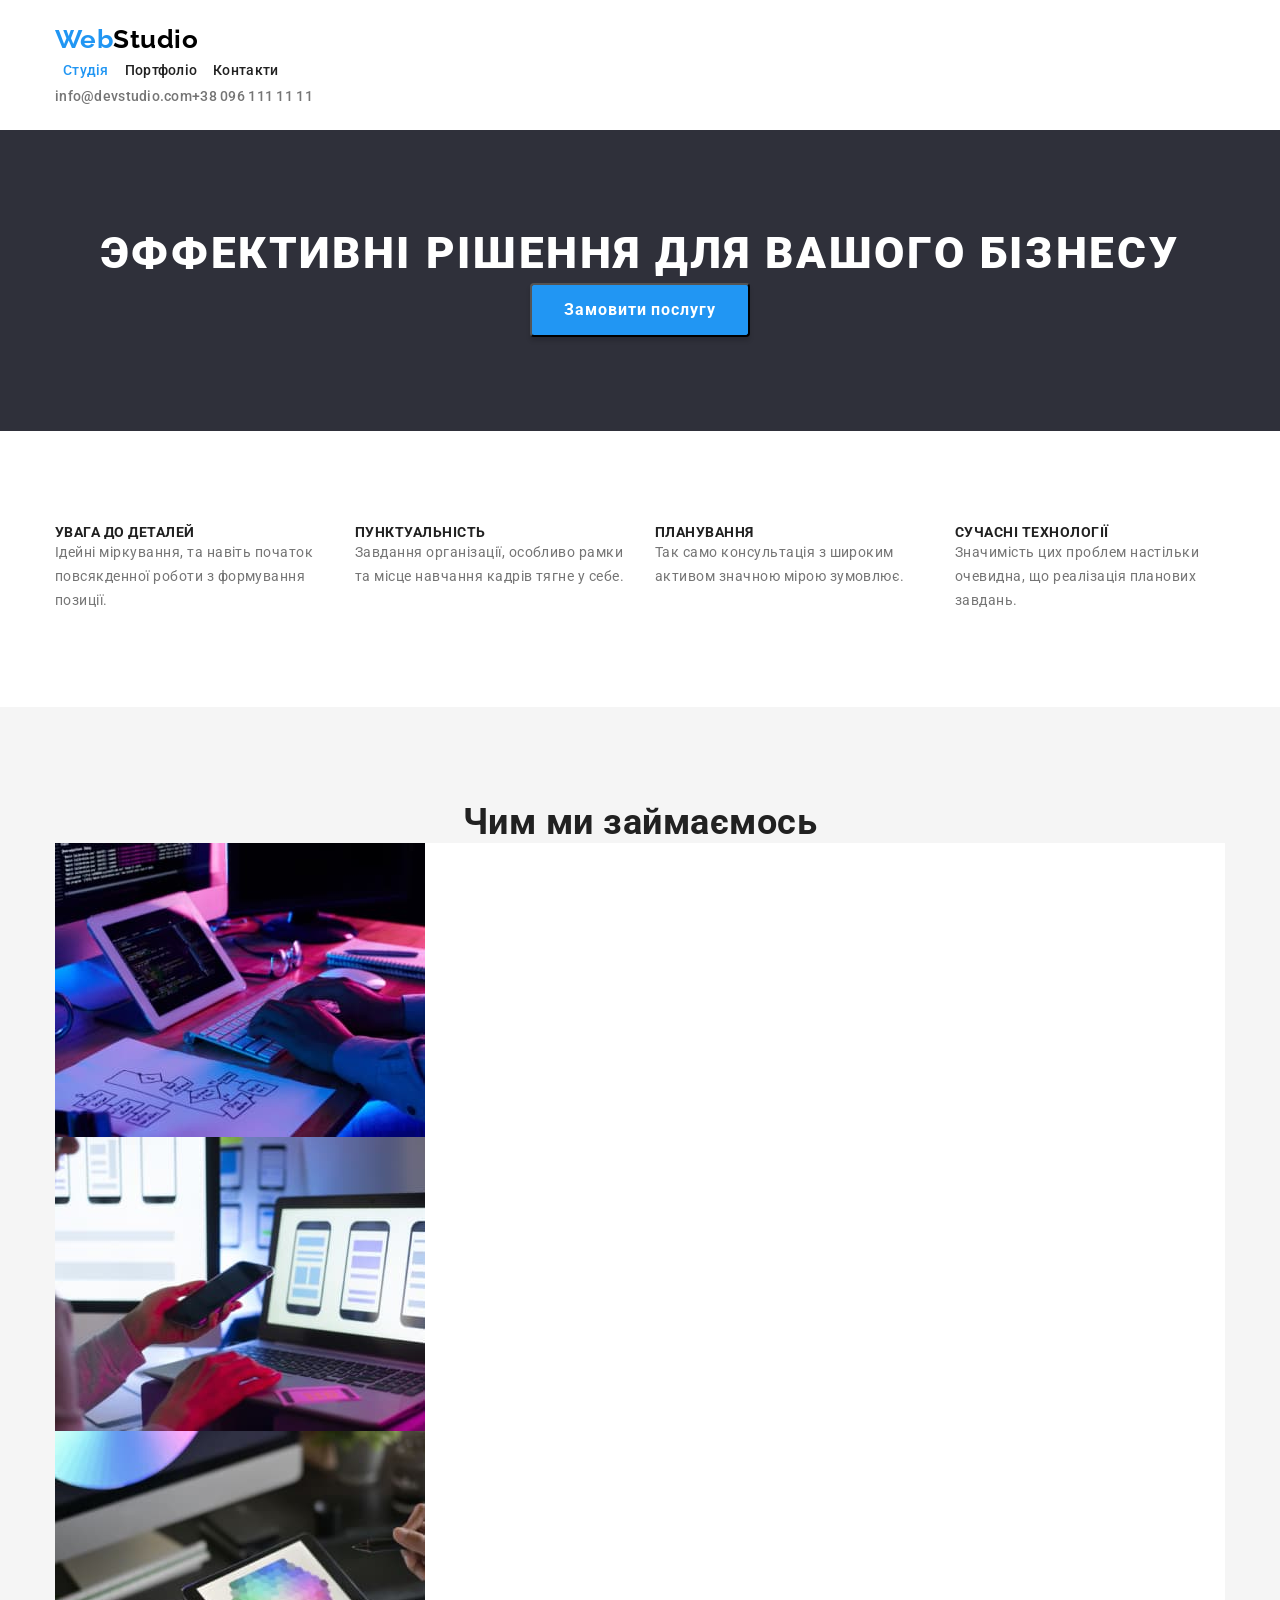
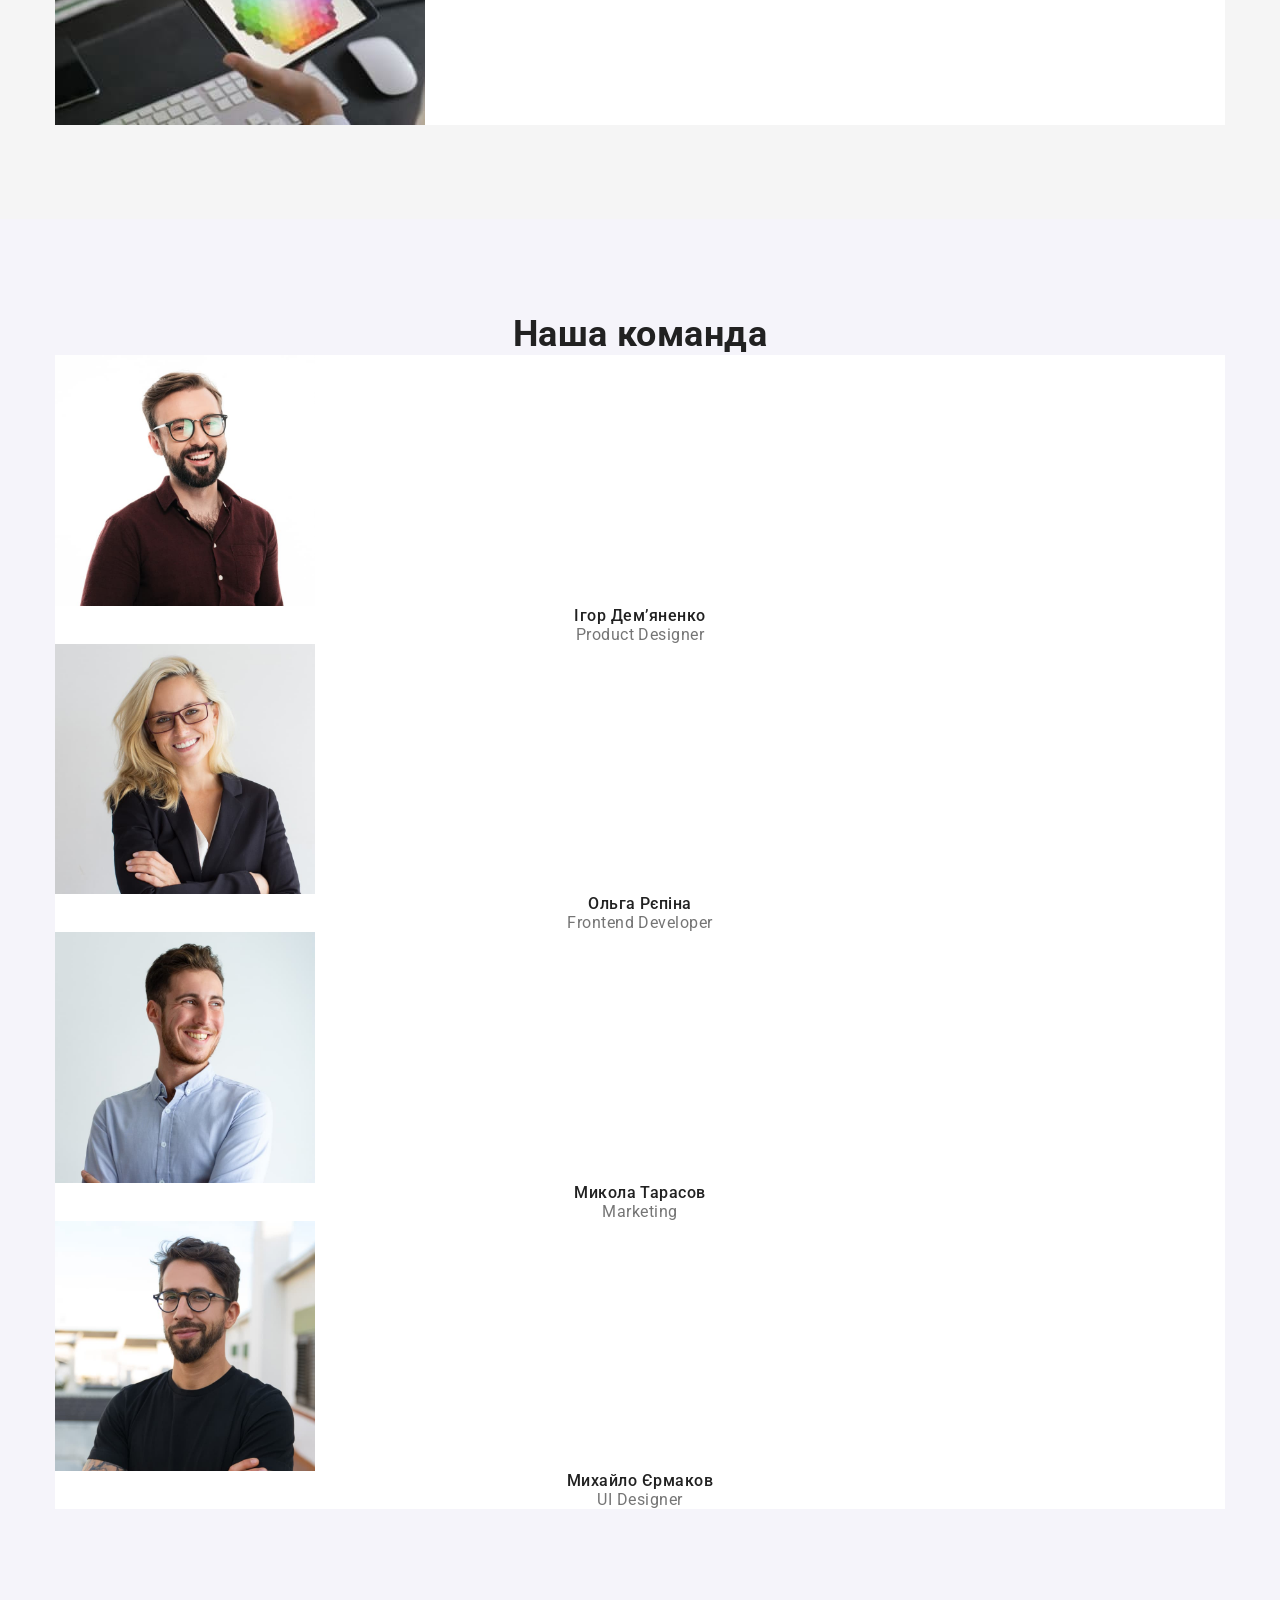
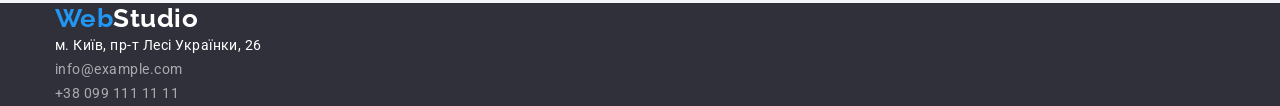
==== index.html @ 275b6e98 "hero" ====
<!DOCTYPE html>
<html lang="uk">
  <head>
    <meta charset="UTF-8" />
    <meta name="viewport" content="width=device-width, initial-scale=1.0" />
    <title>Студія</title>
    <link rel="preconnect" href="https://fonts.googleapis.com" />
    <link rel="preconnect" href="https://fonts.gstatic.com" crossorigin />
    <link
      href="https://fonts.googleapis.com/css2?family=Raleway:wght@700&family=Roboto:wght@400;500;700;900&display=swap"
      rel="stylesheet"
    />
    <link
      rel="stylesheet"
      href="https://cdnjs.cloudflare.com/ajax/libs/modern-normalize/1.1.0/modern-normalize.min.css"
      integrity="sha512-wpPYUAdjBVSE4KJnH1VR1HeZfpl1ub8YT/NKx4PuQ5NmX2tKuGu6U/JRp5y+Y8XG2tV+wKQpNHVUX03MfMFn9Q=="
      crossorigin="anonymous"
      referrerpolicy="no-referrer"
    />
    <link rel="stylesheet" href="./css/styles.css" />
  </head>

  <body>
    <header class="page-header">
      <div class="container">
        <nav>
          <!--logo-->
          <a href="/index.html" class="logo link">
            <span class="logo-firstpart">Web</span
            ><span class="logo-secondpart">Studio</span>
          </a>
          <!--menu-->
          <ul class="site-nav">
            <li><a href="./index.html" class="link current">Студія</a></li>
            <li><a href="./portfolio.html" class="link">Портфоліо</a></li>
            <li><a href="#" class="link">Контакти</a></li>
          </ul>
        </nav>

        <!--contacts-header-->
        <ul class="auth-nav">
          <li>
            <a href="mailto:info@devstudio.com" class="link"
              >info@devstudio.com</a
            >
          </li>
          <li>
            <a href="tel:+380961111111" class="link">+38 096 111 11 11</a>
          </li>
        </ul>
      </div>
    </header>

    <main>
      <!--hero-->
      <section class="hero section">
        <div class="container">
          <h1 class="hero-title">Эффективні рішення для вашого бізнесу</h1>
          <button type="button" class="hero-button">Замовити послугу</button>
        </div>
      </section>

      <!--advantages-->
      <section class="advantages section">
        <div class="container">
          <h2 class="visually-hidden">web-студія переваги</h2>
          <!-- далі покажуть, як сховати заголовки правильно, щоб пошукові системи бачили-->
          <ul class="advantages-list list">
            <li>
              <h3 class="title">Увага до деталей</h3>
              <p>
                Ідейні міркування, та навіть початок повсякденної роботи з
                формування позиції.
              </p>
            </li>
            <li>
              <h3 class="title">Пунктуальність</h3>
              <p>
                Завдання організації, особливо рамки та місце навчання кадрів
                тягне у себе.
              </p>
            </li>
            <li>
              <h3 class="title">Планування</h3>
              <p>
                Так само консультація з широким активом значною мірою зумовлює.
              </p>
            </li>
            <li>
              <h3 class="title">Сучасні технології</h3>
              <p>
                Значимість цих проблем настільки очевидна, що реалізація
                планових завдань.
              </p>
            </li>
          </ul>
        </div>
      </section>

      <section class="portfolio section">
        <div class="container">
          <h2 class="title align-center">Чим ми займаємось</h2>
          <ul class="portfolio-wrapper">
            <li>
              <img
                src="./images/portfolio-img-1.jpg"
                alt="створення веб-сайтів та підтримка проектів будь-якої складності"
                width="370"
                height="294"
              />
            </li>
            <li>
              <img
                src="./images/portfolio-img-2.jpg"
                alt="розробка мобільних додатків"
                width="370"
                height="294"
              />
            </li>
            <li>
              <img
                src="./images/portfolio-img-3.jpg"
                alt="підбір оптимальних кольорів"
                width="370"
                height="294"
              />
            </li>
          </ul>
        </div>
      </section>

      <!--our-team-->
      <section class="team align-center section">
        <div class="container">
          <h2 class="title">Наша команда</h2>
          <ul class="team-list list">
            <li>
              <img
                src="./images/worker-img-1.jpg"
                alt="Фото дизайнера Ігоря Демʼяненко"
                width="260"
                height="270"
              />
              <h3 class="title">Ігор Демʼяненко</h3>
              <p lang="en">Product Designer</p>
            </li>
            <li>
              <img
                src="./images/worker-img-2.jpg"
                alt="Фото Ольги Рєпіної фронтенд"
                width="260"
                height="270"
              />
              <h3 class="title">Ольга Рєпіна</h3>
              <p lang="en">Frontend Developer</p>
            </li>
            <li>
              <img
                src="./images/worker-img-3.jpg"
                alt="Фотомаркетолога Миколи Тарасова"
                width="260"
                height="270"
              />
              <h3 class="title">Микола Тарасов</h3>
              <p lang="en">Marketing</p>
            </li>
            <li>
              <img
                src="./images/worker-img-4.jpg"
                alt="Фото юикс дизайнера Михайла Єрмакова"
                width="260"
                height="270"
              />
              <h3 class="title">Михайло Єрмаков</h3>
              <p lang="en">UI Designer</p>
            </li>
          </ul>
        </div>
      </section>
    </main>

    <footer class="footer">
      <div class="container">
        <a href="/index.html" class="link logo">
          <span class="logo-firstpart">Web</span
          ><span class="logo-white-secondpart">Studio</span>
        </a>
        <address class="address">
          <ul>
            <li>
              <a
                href="https://goo.gl/maps/REf4FK5SUBbMHxeN7"
                target="_blank"
                rel="noopener
                nofollow
                noreferrer"
                class="map-link link"
                >м. Київ, пр-т Лесі Українки, 26</a
              >
            </li>
            <li>
              <a href="mailto:info@example.com" class="address-link link"
                >info@example.com</a
              >
            </li>
            <li>
              <a href="tel:+380991111111" class="address-link link"
                >+38 099 111 11 11</a
              >
            </li>
          </ul>
        </address>
      </div>
    </footer>
  </body>
</html>
---- css/styles.css ----
html {
  box-sizing: border-box;
}

*, *::before, *::after {
box-sizing: inherit;
}

:root {
  --dark-text-color: #212121;
  --medium-text-color: #757575;
  --light-text-color: #ffffff;
  --accent-color: #2196f3;
  --light-background-color: #f5f5f5;
  --main-font: "Roboto", sans-serif;
}

body {
  background-color: var(--light-text-color);
  color: var(--medium-text-color);
  font-family: var(--main-font);
  letter-spacing: 0.03em;
  margin: 0;
}

p,
h1,
h2,
h3,
h4,
h5,
h6 {
  margin: 0;
}

ul,
li {
  margin: 0;
  padding-left: 0;
  list-style: none;
}

.link {
  text-decoration: none;
}

.container {
  width: 1200px;
  padding: 0 15px;
  margin: 0 auto;
}

.section {
  padding: 94px 0;
}

.page-header {
  display: flex;
  align-items: center;
  justify-content: space-between;
  padding: 24px;
}

.logo {
  font-family: Raleway, sans-serif;
  font-size: 26px;
  font-weight: 700;
  line-height: 1.2;
}

.logo-firstpart {
  color: var(--accent-color);
}

.logo-secondpart {
  color: #000000;
}

ul.site-nav {
  display: flex;
  margin: 0;
}

.site-nav .link {
  color: var(--dark-text-color);
  font-weight: 500;
  font-size: 14px;
  line-height: 1.14;
  letter-spacing: 0.02em;
  display: block;
  padding: 8px;
}

.site-nav .link.current {
  color: var(--accent-color);
}

.site-nav .link:hover,
.site-nav .link:focus,
.auth-nav .link:hover,
.auth-nav .link:focus,
.footer .link:focus,
.footer .link:hover {
  color: var(--accent-color);
}

ul.auth-nav {
  display: flex;
}

.auth-nav .link {
  color: #757575;
  font-weight: 500;
  font-size: 14px;
  line-height: 1.14;
  letter-spacing: 0.02em;
}

.hero {
  color: var(--light-text-color);
  text-align: center;
  background-color: #2f303a;
}

.hero-title {
  font-size: 44px;
  font-weight: 900;
  line-height: 1.36;
  letter-spacing: 0.06em;
  text-transform: uppercase;
}

.hero-button {
    color: var(--light-text-color);
  background-color: var(--accent-color);
  font-family: Roboto, sans-serif;
  font-weight: 700;
  line-height: 1.88;
  letter-spacing: 0.06em;
  box-shadow: 0px 4px 4px rgba(0, 0, 0, 0.15);
display: inline-block;
padding: 10px 32px;
border-radius: 4px;
min-width: 216px;
}

.hero-button:hover,
.hero-button:focus {
  background-color: #2F303A;
}
/* .hero.button:hover,
.hero.button:focus {
    background-color: #......; Чекаю на скріншот, де в макеті подивитися
} */

.advantages {
  font-size: 14px;
}

ul.advantages-list {
  display: flex;
  gap: 30px;
  padding: 0;
}

.visually-hidden {
  position: absolute;
  white-space: nowrap;
  width: 1px;
  height: 1px;
  overflow: hidden;
  border: 0;
  padding: 0;
  clip: rect(0 0 0 0);
  clip-path: inset(50%);
  margin: -1px;
}

.advantages h3 {
  font-weight: 700;
  font-size: 14px;
  line-height: 1.14;
  text-transform: uppercase;
}

.advantages p {
  line-height: 1.71;
  max-width: 270px;
}

h2 {
  font-size: 36px;
  font-weight: 700;
  line-height: 1.17;
}

.title {
  color: var(--dark-text-color);
}

.align-center {
  text-align: center;
}

img {
  display: block;
  max-width: 100%;
  height: auto;
}

.portfolio-wrapper img {
  margin: 0;
}

.portfolio-wrapper {
  displ
}

.team {
  line-height: 1.19;
  background-color: #f5f4fa;
}

.team li {
  background-color: var(--light-text-color);
}

.team h3 {
  font-weight: 500;
  font-size: 16px;
}

/* ul.team {
  display: 
} */

.portfolio {
  background-color: var(--light-background-color);
}

.portfolio li {
  background-color: var(--light-text-color);
}

.portfolio .button {
  font-family: Roboto, sans-serif;
}

.portfolio h3 {
  font-weight: 700;
  font-size: 18px;
  line-height: 2;
  letter-spacing: 0.06em;
}

.portfolio p {
  line-height: 1.88;
  color: var(--medium-text-color);
}

.logo-white-secondpart {
  color: var(--light-text-color);
}

.footer {
  background-color: #2f303a;
}

.footer .address {
  font-size: 14px;
  line-height: 1.71;
  font-style: normal;
}

.map-link {
  color: var(--light-text-color);
}
.footer .address-link {
  color: rgba(255, 255, 255, 0.6);
}

/* buttons */
.button {
  color: var(--dark-text-color);
  background-color: var(--light-background-color);
  font-weight: 500;
  font-size: 16px;
  line-height: 1.62;
  letter-spacing: 0.03em;
  cursor: pointer;
}

.button.primary {
  color: var(--light-text-color);
  background-color: var(--accent-color);
}

.button.secondary {
  color: var(--dark-text-color);
  background-color: #f5f4fa;
}

.button.secondary:hover,
.button.secondary:focus {
  color: var(--light-text-color);
  background-color: var(--accent-color);
}
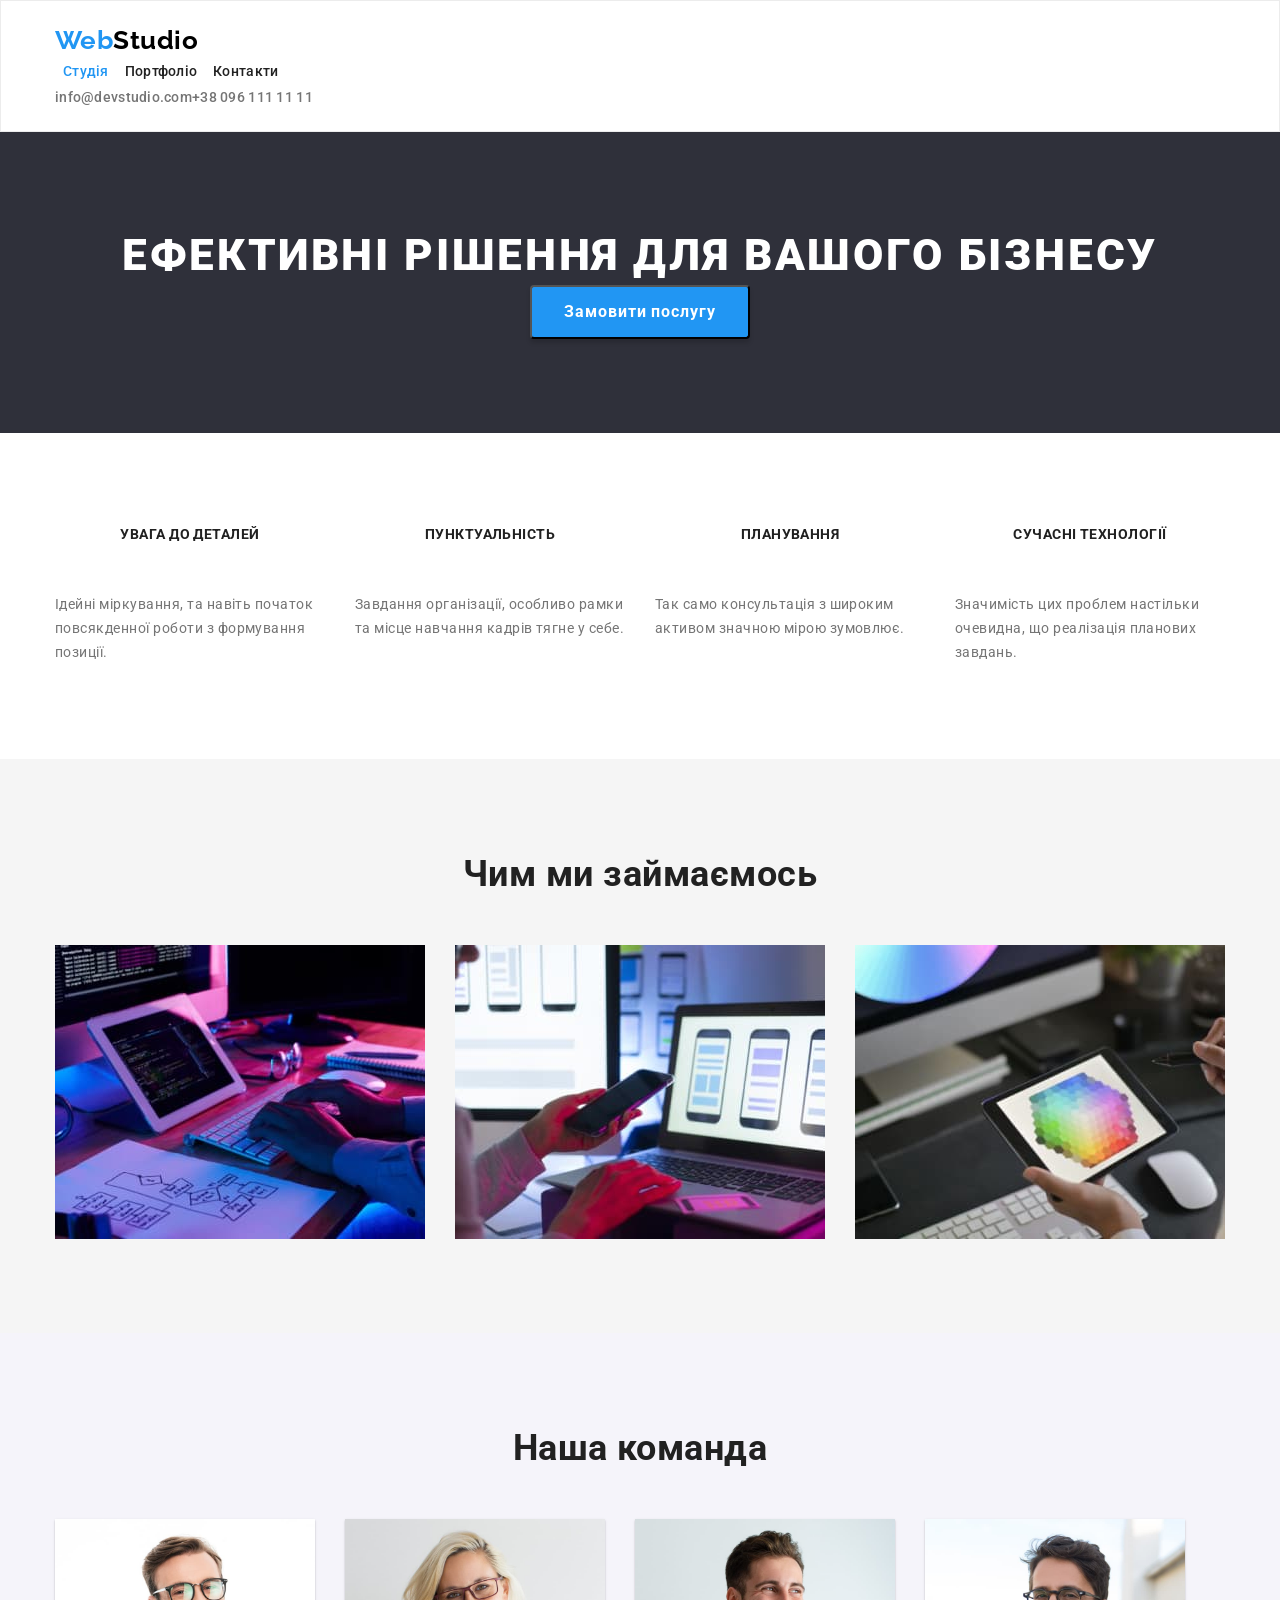
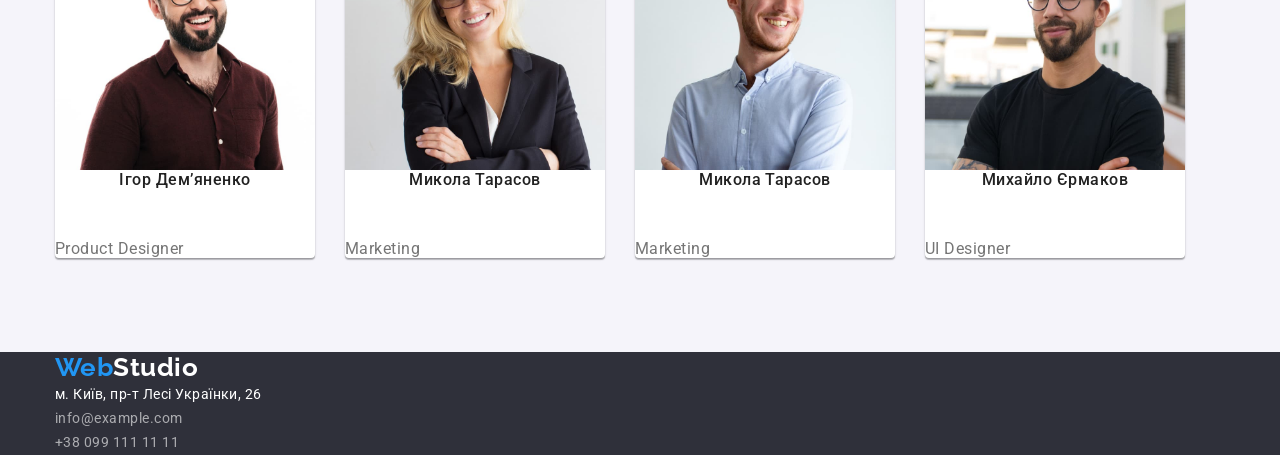
==== commit 1f42ef46: "team and portfolio flex" ====
--- a/index.html
+++ b/index.html
@@ -55,7 +55,7 @@
       <!--hero-->
       <section class="hero section">
         <div class="container">
-          <h1 class="hero-title">Эффективні рішення для вашого бізнесу</h1>
+          <h1 class="hero-title">Ефективні рішення для вашого бізнесу</h1>
           <button type="button" class="hero-button">Замовити послугу</button>
         </div>
       </section>
@@ -99,7 +99,7 @@
 
       <section class="portfolio section">
         <div class="container">
-          <h2 class="title align-center">Чим ми займаємось</h2>
+          <h2 class="title">Чим ми займаємось</h2>
           <ul class="portfolio-wrapper">
             <li>
               <img
@@ -130,11 +130,11 @@
       </section>
 
       <!--our-team-->
-      <section class="team align-center section">
+      <section class="team section">
         <div class="container">
           <h2 class="title">Наша команда</h2>
           <ul class="team-list list">
-            <li>
+            <li class="team-member">
               <img
                 src="./images/worker-img-1.jpg"
                 alt="Фото дизайнера Ігоря Демʼяненко"
@@ -144,17 +144,17 @@
               <h3 class="title">Ігор Демʼяненко</h3>
               <p lang="en">Product Designer</p>
             </li>
-            <li>
+            <li class="team-member">
               <img
                 src="./images/worker-img-2.jpg"
                 alt="Фото Ольги Рєпіної фронтенд"
                 width="260"
                 height="270"
               />
-              <h3 class="title">Ольга Рєпіна</h3>
-              <p lang="en">Frontend Developer</p>
-            </li>
-            <li>
+              <h3 class="title">Микола Тарасов</h3>
+              <p lang="en">Marketing</p>
+            </li>
+            <li class="team-member">
               <img
                 src="./images/worker-img-3.jpg"
                 alt="Фотомаркетолога Миколи Тарасова"
@@ -164,13 +164,14 @@
               <h3 class="title">Микола Тарасов</h3>
               <p lang="en">Marketing</p>
             </li>
-            <li>
+            <li class="team-member">
               <img
                 src="./images/worker-img-4.jpg"
                 alt="Фото юикс дизайнера Михайла Єрмакова"
                 width="260"
                 height="270"
               />
+
               <h3 class="title">Михайло Єрмаков</h3>
               <p lang="en">UI Designer</p>
             </li>
--- a/css/styles.css
+++ b/css/styles.css
@@ -2,8 +2,10 @@
   box-sizing: border-box;
 }
 
-*, *::before, *::after {
-box-sizing: inherit;
+*,
+*::before,
+*::after {
+  box-sizing: inherit;
 }
 
 :root {
@@ -59,6 +61,7 @@
   align-items: center;
   justify-content: space-between;
   padding: 24px;
+  border: 1px solid #ececec;
 }
 
 .logo {
@@ -131,22 +134,22 @@
 }
 
 .hero-button {
-    color: var(--light-text-color);
+  color: var(--light-text-color);
   background-color: var(--accent-color);
   font-family: Roboto, sans-serif;
   font-weight: 700;
   line-height: 1.88;
   letter-spacing: 0.06em;
   box-shadow: 0px 4px 4px rgba(0, 0, 0, 0.15);
-display: inline-block;
-padding: 10px 32px;
-border-radius: 4px;
-min-width: 216px;
+  display: inline-block;
+  padding: 10px 32px;
+  border-radius: 4px;
+  min-width: 216px;
 }
 
 .hero-button:hover,
 .hero-button:focus {
-  background-color: #2F303A;
+  background-color: #2f303a;
 }
 /* .hero.button:hover,
 .hero.button:focus {
@@ -196,11 +199,13 @@
 
 .title {
   color: var(--dark-text-color);
-}
-
-.align-center {
+  margin-bottom: 50px;
   text-align: center;
 }
+
+/* .align-center {
+  text-align: center;
+} */
 
 img {
   display: block;
@@ -213,7 +218,9 @@
 }
 
 .portfolio-wrapper {
-  displ
+  display: flex;
+  gap: 30px;
+  padding: 0;
 }
 
 .team {
@@ -221,8 +228,16 @@
   background-color: #f5f4fa;
 }
 
-.team li {
+.team-list {
+  display: flex;
+  gap: 30px;
+}
+
+.team-member {
   background-color: var(--light-text-color);
+  box-shadow: 0px 1px 3px rgba(0, 0, 0, 0.12), 0px 1px 1px rgba(0, 0, 0, 0.14),
+    0px 2px 1px rgba(0, 0, 0, 0.2);
+  border-radius: 0px 0px 4px 4px;
 }
 
 .team h3 {
@@ -230,16 +245,8 @@
   font-size: 16px;
 }
 
-/* ul.team {
-  display: 
-} */
-
 .portfolio {
   background-color: var(--light-background-color);
-}
-
-.portfolio li {
-  background-color: var(--light-text-color);
 }
 
 .portfolio .button {
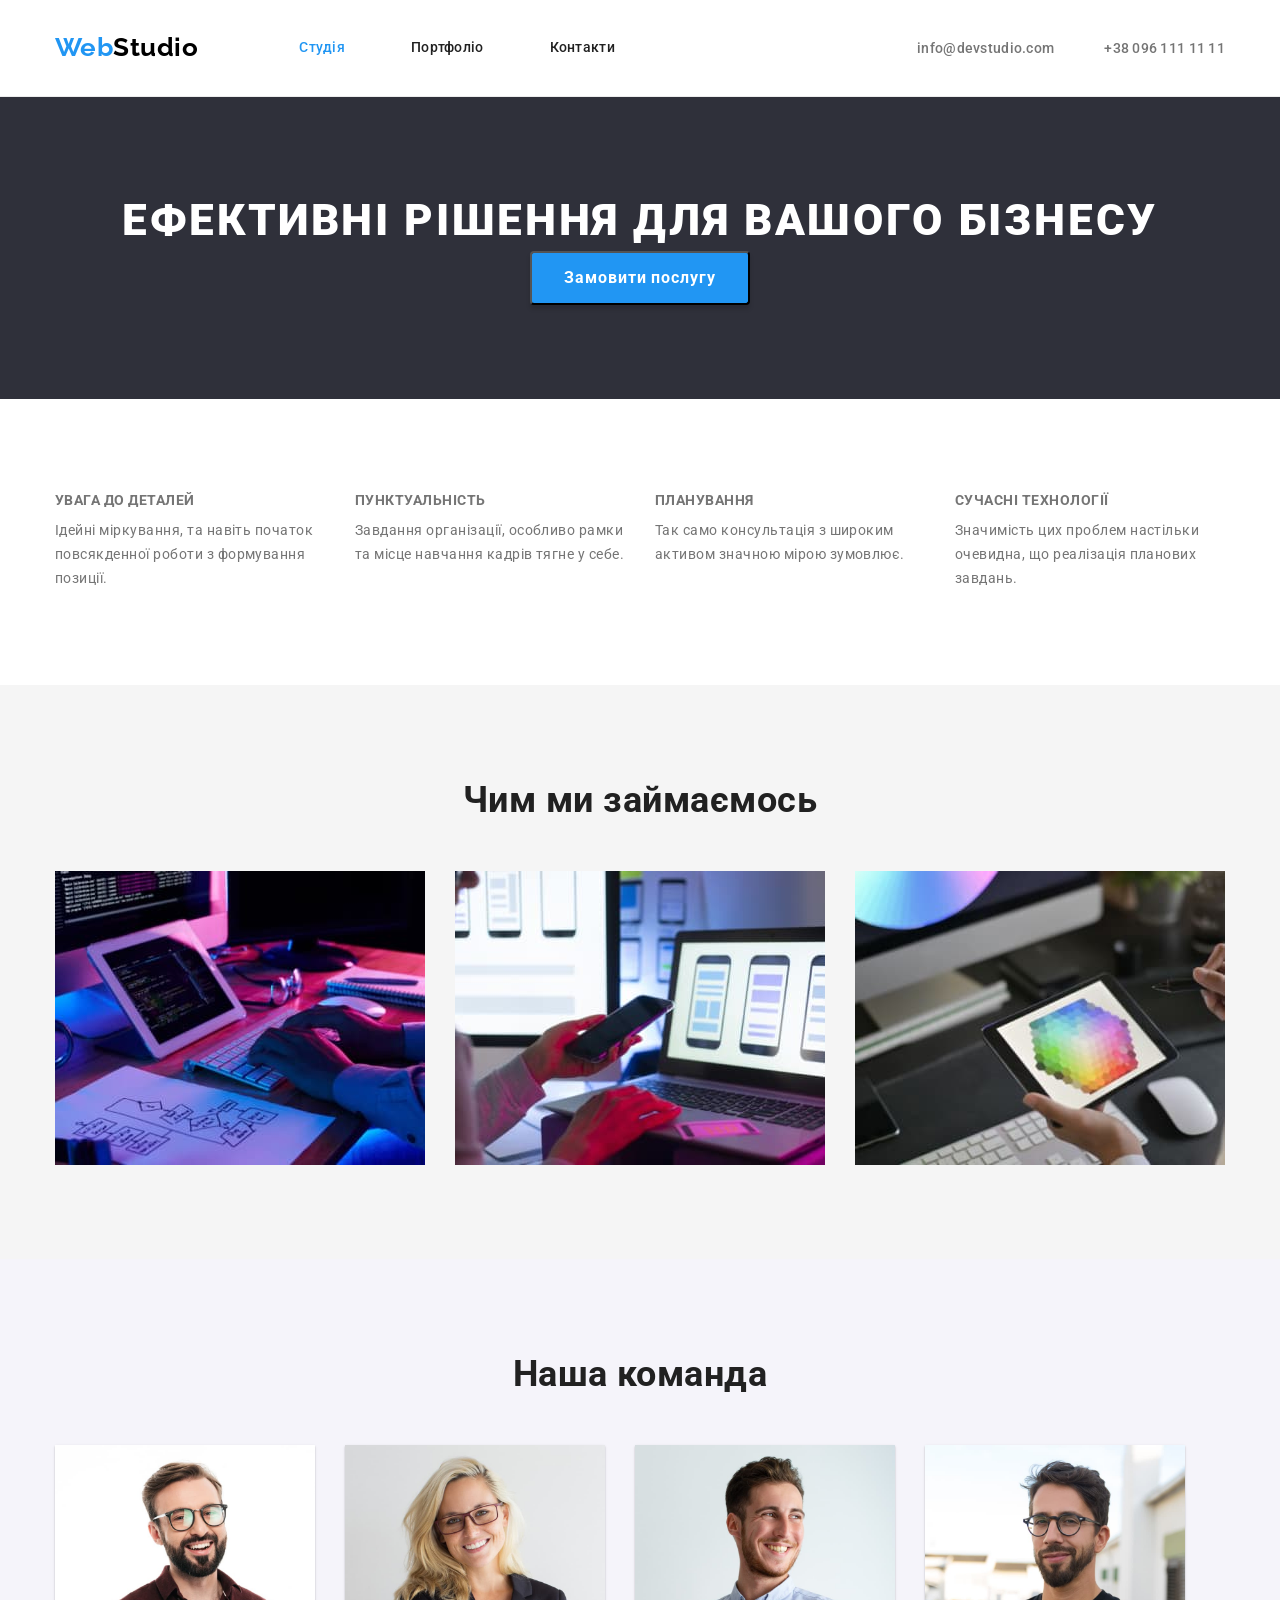
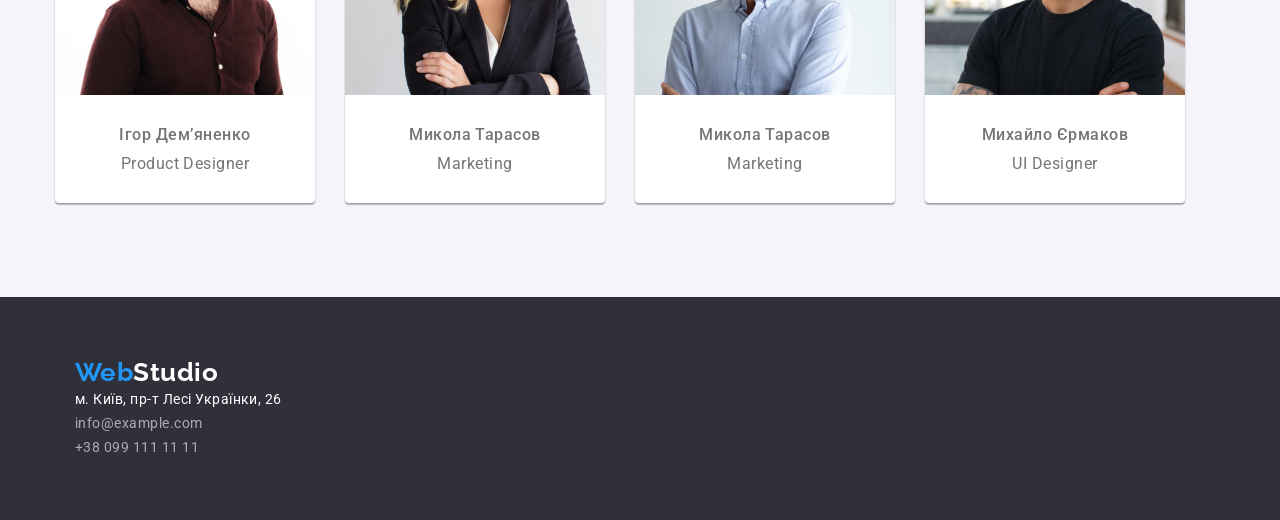
==== commit ca623159: "added flex" ====
--- a/index.html
+++ b/index.html
@@ -22,8 +22,8 @@
 
   <body>
     <header class="page-header">
-      <div class="container">
-        <nav>
+      <div class="container menu-container">
+        <nav class="header-nav">
           <!--logo-->
           <a href="/index.html" class="logo link">
             <span class="logo-firstpart">Web</span
@@ -31,20 +31,24 @@
           </a>
           <!--menu-->
           <ul class="site-nav">
-            <li><a href="./index.html" class="link current">Студія</a></li>
-            <li><a href="./portfolio.html" class="link">Портфоліо</a></li>
-            <li><a href="#" class="link">Контакти</a></li>
+            <li class="site-nav-unit">
+              <a href="./index.html" class="link current">Студія</a>
+            </li>
+            <li class="site-nav-unit">
+              <a href="./portfolio.html" class="link">Портфоліо</a>
+            </li>
+            <li class="site-nav-unit"><a href="#" class="link">Контакти</a></li>
           </ul>
         </nav>
 
         <!--contacts-header-->
         <ul class="auth-nav">
-          <li>
+          <li class="item">
             <a href="mailto:info@devstudio.com" class="link"
               >info@devstudio.com</a
             >
           </li>
-          <li>
+          <li class="item">
             <a href="tel:+380961111111" class="link">+38 096 111 11 11</a>
           </li>
         </ul>
@@ -67,27 +71,27 @@
           <!-- далі покажуть, як сховати заголовки правильно, щоб пошукові системи бачили-->
           <ul class="advantages-list list">
             <li>
-              <h3 class="title">Увага до деталей</h3>
+              <h3 class="advantages-title">Увага до деталей</h3>
               <p>
                 Ідейні міркування, та навіть початок повсякденної роботи з
                 формування позиції.
               </p>
             </li>
             <li>
-              <h3 class="title">Пунктуальність</h3>
+              <h3 class="advantages-title">Пунктуальність</h3>
               <p>
                 Завдання організації, особливо рамки та місце навчання кадрів
                 тягне у себе.
               </p>
             </li>
             <li>
-              <h3 class="title">Планування</h3>
+              <h3 class="advantages-title">Планування</h3>
               <p>
                 Так само консультація з широким активом значною мірою зумовлює.
               </p>
             </li>
             <li>
-              <h3 class="title">Сучасні технології</h3>
+              <h3 class="advantages-title">Сучасні технології</h3>
               <p>
                 Значимість цих проблем настільки очевидна, що реалізація
                 планових завдань.
@@ -97,7 +101,7 @@
         </div>
       </section>
 
-      <section class="portfolio section">
+      <section class="portfolio-main section">
         <div class="container">
           <h2 class="title">Чим ми займаємось</h2>
           <ul class="portfolio-wrapper">
@@ -141,8 +145,10 @@
                 width="260"
                 height="270"
               />
-              <h3 class="title">Ігор Демʼяненко</h3>
-              <p lang="en">Product Designer</p>
+              <div class="team-member-description">
+                <h3 class="team-member-title">Ігор Демʼяненко</h3>
+                <p lang="en">Product Designer</p>
+              </div>
             </li>
             <li class="team-member">
               <img
@@ -151,8 +157,10 @@
                 width="260"
                 height="270"
               />
-              <h3 class="title">Микола Тарасов</h3>
-              <p lang="en">Marketing</p>
+              <div class="team-member-description">
+                <h3 class="team-member-title">Микола Тарасов</h3>
+                <p lang="en">Marketing</p>
+              </div>
             </li>
             <li class="team-member">
               <img
@@ -161,8 +169,10 @@
                 width="260"
                 height="270"
               />
-              <h3 class="title">Микола Тарасов</h3>
-              <p lang="en">Marketing</p>
+              <div class="team-member-description">
+                <h3 class="team-member-title">Микола Тарасов</h3>
+                <p lang="en">Marketing</p>
+              </div>
             </li>
             <li class="team-member">
               <img
@@ -171,9 +181,10 @@
                 width="260"
                 height="270"
               />
-
-              <h3 class="title">Михайло Єрмаков</h3>
-              <p lang="en">UI Designer</p>
+              <div class="team-member-description">
+                <h3 class="team-member-title">Михайло Єрмаков</h3>
+                <p lang="en">UI Designer</p>
+              </div>
             </li>
           </ul>
         </div>
--- a/css/styles.css
+++ b/css/styles.css
@@ -38,12 +38,22 @@
 ul,
 li {
   margin: 0;
-  padding-left: 0;
+  padding: 0;
   list-style: none;
 }
 
 .link {
   text-decoration: none;
+}
+
+.button {
+  cursor: pointer;
+}
+
+img {
+  display: block;
+  max-width: 100%;
+  height: auto;
 }
 
 .container {
@@ -60,8 +70,7 @@
   display: flex;
   align-items: center;
   justify-content: space-between;
-  padding: 24px;
-  border: 1px solid #ececec;
+  border-bottom: 1px solid #ececec;
 }
 
 .logo {
@@ -69,6 +78,7 @@
   font-size: 26px;
   font-weight: 700;
   line-height: 1.2;
+  margin-right: 93px;
 }
 
 .logo-firstpart {
@@ -79,9 +89,29 @@
   color: #000000;
 }
 
-ul.site-nav {
-  display: flex;
-  margin: 0;
+.header-nav {
+  display: flex;
+  align-items: center;
+  justify-content: space-between;
+}
+
+.menu-container {
+  display: flex;
+  align-items: center;
+}
+
+.site-nav {
+  display: flex;
+  margin: 0;
+}
+
+.site-nav-unit {
+  padding-top: 32px;
+  padding-bottom: 32px;
+}
+
+.site-nav .site-nav-unit:not(:last-child) {
+  margin-right: 50px;
 }
 
 .site-nav .link {
@@ -107,8 +137,9 @@
   color: var(--accent-color);
 }
 
-ul.auth-nav {
-  display: flex;
+.auth-nav {
+  display: flex;
+  margin-left: auto;
 }
 
 .auth-nav .link {
@@ -117,6 +148,10 @@
   font-size: 14px;
   line-height: 1.14;
   letter-spacing: 0.02em;
+}
+
+.auth-nav .item + .item {
+  margin-left: 50px;
 }
 
 .hero {
@@ -131,6 +166,7 @@
   line-height: 1.36;
   letter-spacing: 0.06em;
   text-transform: uppercase;
+  margin-bottom: 30x;
 }
 
 .hero-button {
@@ -145,11 +181,12 @@
   padding: 10px 32px;
   border-radius: 4px;
   min-width: 216px;
+  text-align: center;
 }
 
 .hero-button:hover,
 .hero-button:focus {
-  background-color: #2f303a;
+  background-color: #188ce8;
 }
 /* .hero.button:hover,
 .hero.button:focus {
@@ -179,11 +216,13 @@
   margin: -1px;
 }
 
-.advantages h3 {
+.advantages-title {
   font-weight: 700;
   font-size: 14px;
   line-height: 1.14;
   text-transform: uppercase;
+  text-align: left;
+  margin-bottom: 10px;
 }
 
 .advantages p {
@@ -207,10 +246,8 @@
   text-align: center;
 } */
 
-img {
-  display: block;
-  max-width: 100%;
-  height: auto;
+.portfolio-main {
+  background-color: var(--light-background-color);
 }
 
 .portfolio-wrapper img {
@@ -238,28 +275,70 @@
   box-shadow: 0px 1px 3px rgba(0, 0, 0, 0.12), 0px 1px 1px rgba(0, 0, 0, 0.14),
     0px 2px 1px rgba(0, 0, 0, 0.2);
   border-radius: 0px 0px 4px 4px;
-}
-
-.team h3 {
+  text-align: center;
+}
+
+.team-list .team-member:last-child {
+  margin-right: -30px;
+}
+
+div.team-member-description {
+  padding: 30px;
+}
+
+.team-member-title {
   font-weight: 500;
   font-size: 16px;
+  margin-bottom: 10px;
 }
 
 .portfolio {
   background-color: var(--light-background-color);
 }
 
+.portfolio-buttons-list {
+  display: flex;
+  gap: 8px;
+  justify-content: center;
+}
+
 .portfolio .button {
   font-family: Roboto, sans-serif;
-}
-
-.portfolio h3 {
+  display: inline-block;
+  padding: 6px 22px;
+  border: 1px solid transparent;
+  border-radius: 4px;
+  min-width: 73px;
+}
+
+.portfolio-list {
+  display: flex;
+  flex-wrap: wrap;
+  gap: 30px;
+}
+
+.portfolio-item {
+  flex-basis: calc((100% - 60px) / 3);
+}
+
+.portfolio-item:nth-child(3n) {
+  margin: 0;
+}
+
+.portfolio-item-title {
+  color: var(--dark-text-color);
   font-weight: 700;
   font-size: 18px;
   line-height: 2;
   letter-spacing: 0.06em;
 }
 
+.portfolio-item-info {
+  padding: 20px 24px;
+  background-color: var(--light-text-color);
+  border: 1px solid #eeeeee;
+}
+
 .portfolio p {
   line-height: 1.88;
   color: var(--medium-text-color);
@@ -271,6 +350,11 @@
 
 .footer {
   background-color: #2f303a;
+  padding: 60px;
+}
+
+.footer .logo {
+  margin-bottom: 20px;
 }
 
 .footer .address {
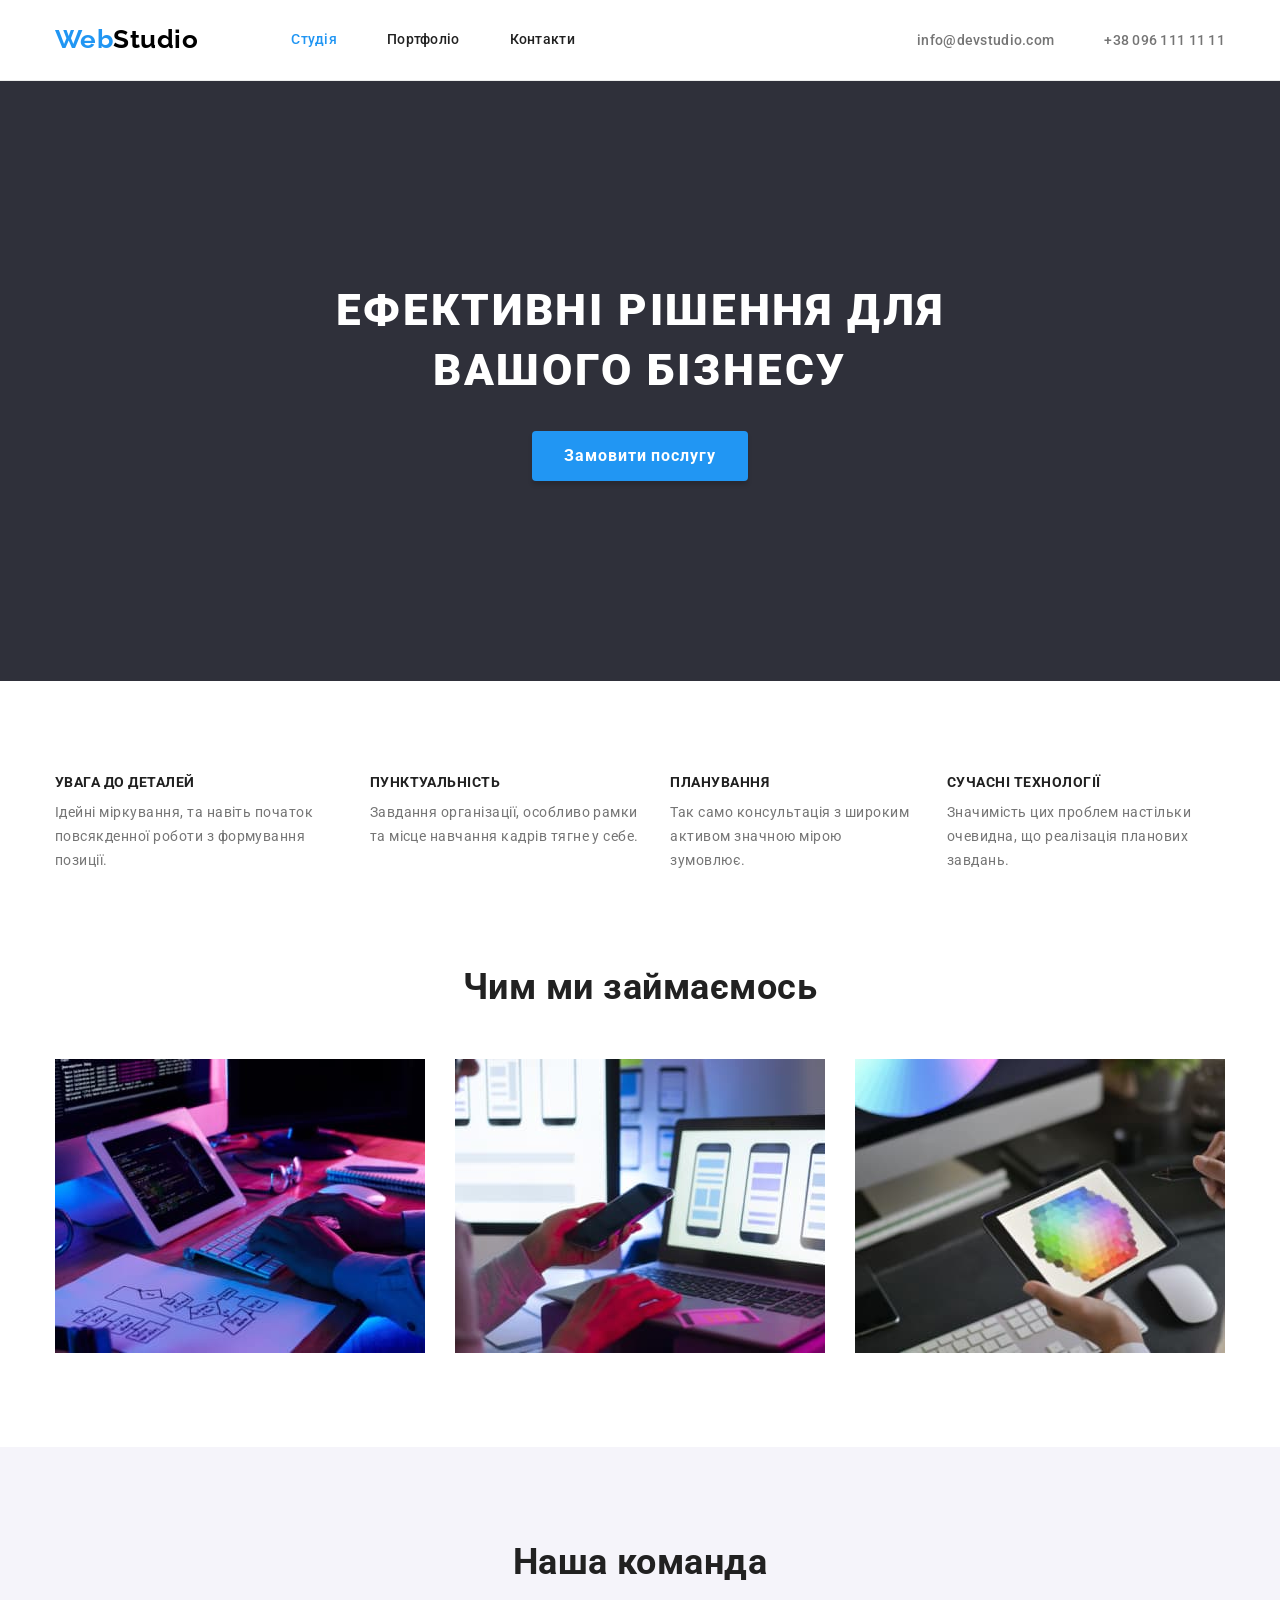
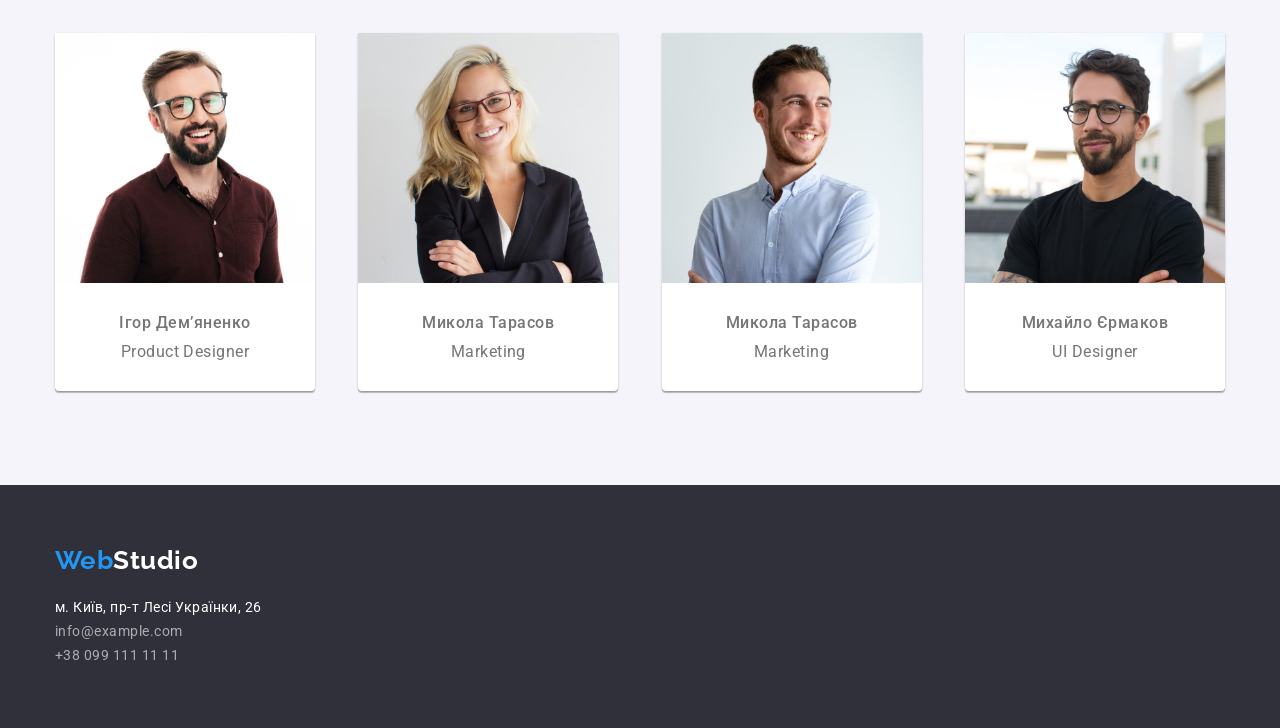
==== commit 0c76960e: "correction" ====
--- a/index.html
+++ b/index.html
@@ -70,27 +70,27 @@
           <h2 class="visually-hidden">web-студія переваги</h2>
           <!-- далі покажуть, як сховати заголовки правильно, щоб пошукові системи бачили-->
           <ul class="advantages-list list">
-            <li>
+            <li class="advantages-item">
               <h3 class="advantages-title">Увага до деталей</h3>
               <p>
                 Ідейні міркування, та навіть початок повсякденної роботи з
                 формування позиції.
               </p>
             </li>
-            <li>
+            <li class="advantages-item">
               <h3 class="advantages-title">Пунктуальність</h3>
               <p>
                 Завдання організації, особливо рамки та місце навчання кадрів
                 тягне у себе.
               </p>
             </li>
-            <li>
+            <li class="advantages-item">
               <h3 class="advantages-title">Планування</h3>
               <p>
                 Так само консультація з широким активом значною мірою зумовлює.
               </p>
             </li>
-            <li>
+            <li class="advantages-item">
               <h3 class="advantages-title">Сучасні технології</h3>
               <p>
                 Значимість цих проблем настільки очевидна, що реалізація
@@ -199,7 +199,7 @@
         </a>
         <address class="address">
           <ul>
-            <li>
+            <li class="address-item">
               <a
                 href="https://goo.gl/maps/REf4FK5SUBbMHxeN7"
                 target="_blank"
@@ -210,12 +210,12 @@
                 >м. Київ, пр-т Лесі Українки, 26</a
               >
             </li>
-            <li>
+            <li class="address-item">
               <a href="mailto:info@example.com" class="address-link link"
                 >info@example.com</a
               >
             </li>
-            <li>
+            <li class="address-item">
               <a href="tel:+380991111111" class="address-link link"
                 >+38 099 111 11 11</a
               >
--- a/css/styles.css
+++ b/css/styles.css
@@ -105,11 +105,6 @@
   margin: 0;
 }
 
-.site-nav-unit {
-  padding-top: 32px;
-  padding-bottom: 32px;
-}
-
 .site-nav .site-nav-unit:not(:last-child) {
   margin-right: 50px;
 }
@@ -121,7 +116,8 @@
   line-height: 1.14;
   letter-spacing: 0.02em;
   display: block;
-  padding: 8px;
+  padding-top: 32px;
+  padding-bottom: 32px;
 }
 
 .site-nav .link.current {
@@ -158,15 +154,19 @@
   color: var(--light-text-color);
   text-align: center;
   background-color: #2f303a;
+  padding-top: 200px;
+  padding-bottom: 200px;
 }
 
 .hero-title {
+  text-align: center;
   font-size: 44px;
   font-weight: 900;
   line-height: 1.36;
   letter-spacing: 0.06em;
   text-transform: uppercase;
-  margin-bottom: 30x;
+  margin: 0 auto 30px;
+  max-width: 696px;
 }
 
 .hero-button {
@@ -180,6 +180,7 @@
   display: inline-block;
   padding: 10px 32px;
   border-radius: 4px;
+  border: none;
   min-width: 216px;
   text-align: center;
 }
@@ -195,6 +196,7 @@
 
 .advantages {
   font-size: 14px;
+  padding-bottom: 0;
 }
 
 ul.advantages-list {
@@ -216,6 +218,10 @@
   margin: -1px;
 }
 
+.advantages-item {
+  flex-basis: calc((100%-90px) / 4);
+}
+
 .advantages-title {
   font-weight: 700;
   font-size: 14px;
@@ -223,11 +229,11 @@
   text-transform: uppercase;
   text-align: left;
   margin-bottom: 10px;
+  color: var(--dark-text-color);
 }
 
 .advantages p {
   line-height: 1.71;
-  max-width: 270px;
 }
 
 h2 {
@@ -247,7 +253,7 @@
 } */
 
 .portfolio-main {
-  background-color: var(--light-background-color);
+  background-color: var(--light-text-color);
 }
 
 .portfolio-wrapper img {
@@ -268,6 +274,7 @@
 .team-list {
   display: flex;
   gap: 30px;
+  justify-content: space-between;
 }
 
 .team-member {
@@ -276,14 +283,11 @@
     0px 2px 1px rgba(0, 0, 0, 0.2);
   border-radius: 0px 0px 4px 4px;
   text-align: center;
-}
-
-.team-list .team-member:last-child {
-  margin-right: -30px;
+  max-width: calc((100%-90) / 4);
 }
 
 div.team-member-description {
-  padding: 30px;
+  padding: 30px 10px;
 }
 
 .team-member-title {
@@ -293,7 +297,8 @@
 }
 
 .portfolio {
-  background-color: var(--light-background-color);
+  background-color: var(--light-text-color);
+  padding: 94px 0;
 }
 
 .portfolio-buttons-list {
@@ -337,6 +342,7 @@
   padding: 20px 24px;
   background-color: var(--light-text-color);
   border: 1px solid #eeeeee;
+  border-top: transparent;
 }
 
 .portfolio p {
@@ -350,10 +356,11 @@
 
 .footer {
   background-color: #2f303a;
-  padding: 60px;
+  padding: 60px 0;
 }
 
 .footer .logo {
+  display: inline-block;
   margin-bottom: 20px;
 }
 
@@ -361,6 +368,10 @@
   font-size: 14px;
   line-height: 1.71;
   font-style: normal;
+}
+
+.address-item:not(:nth-last-child(n)) {
+  margin-bottom: 9px;
 }
 
 .map-link {
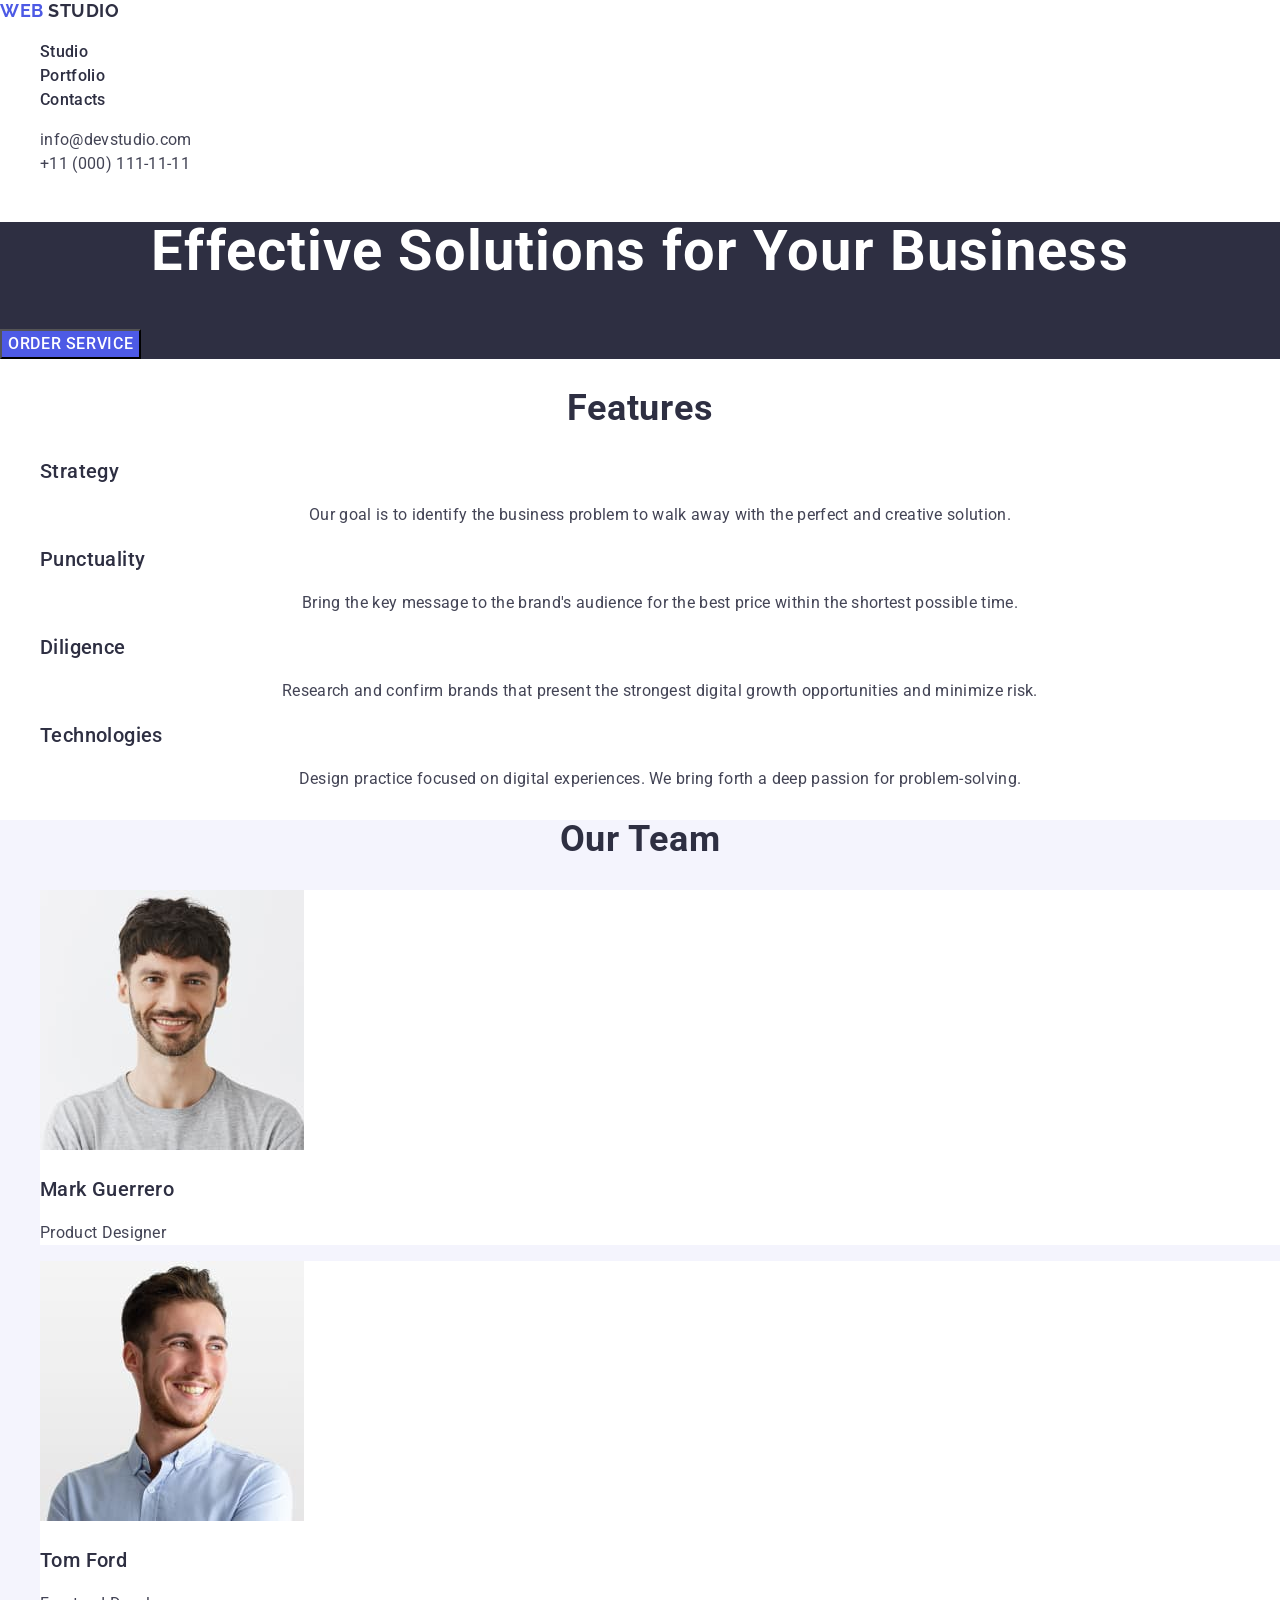
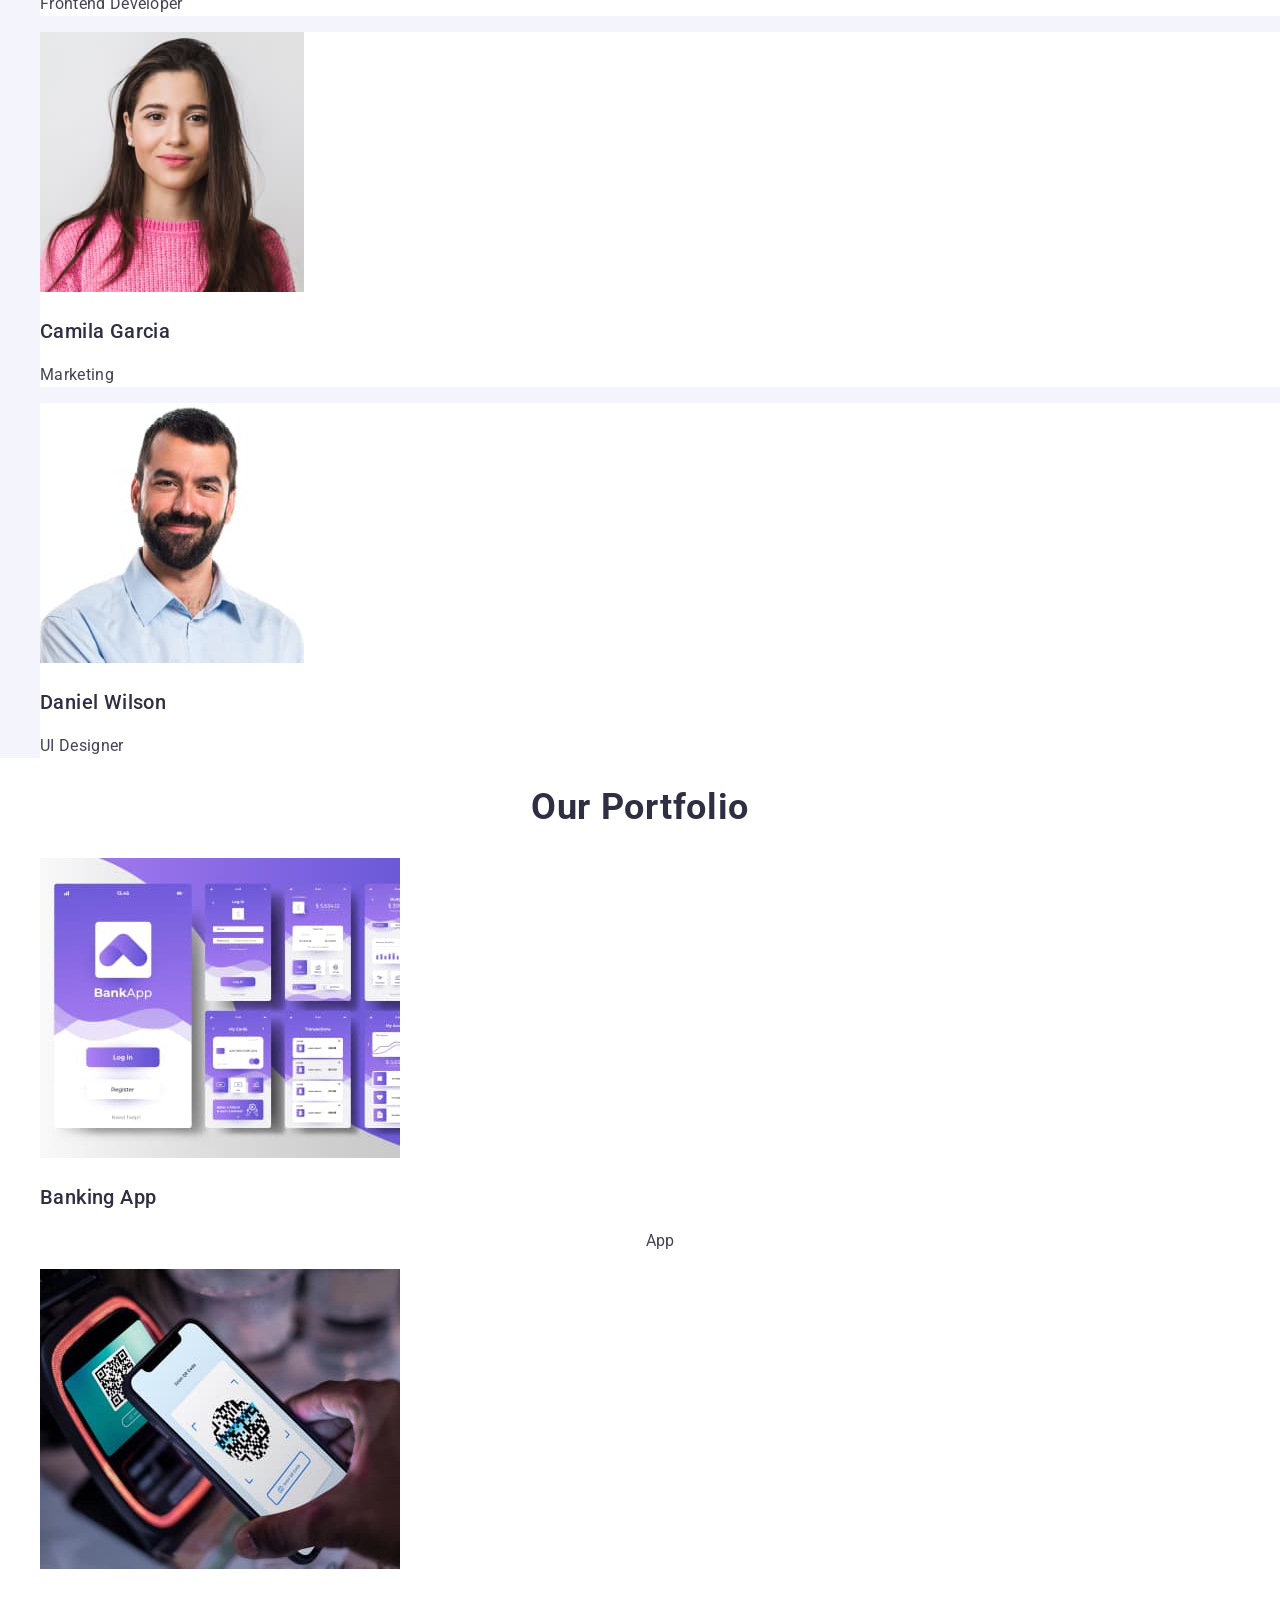
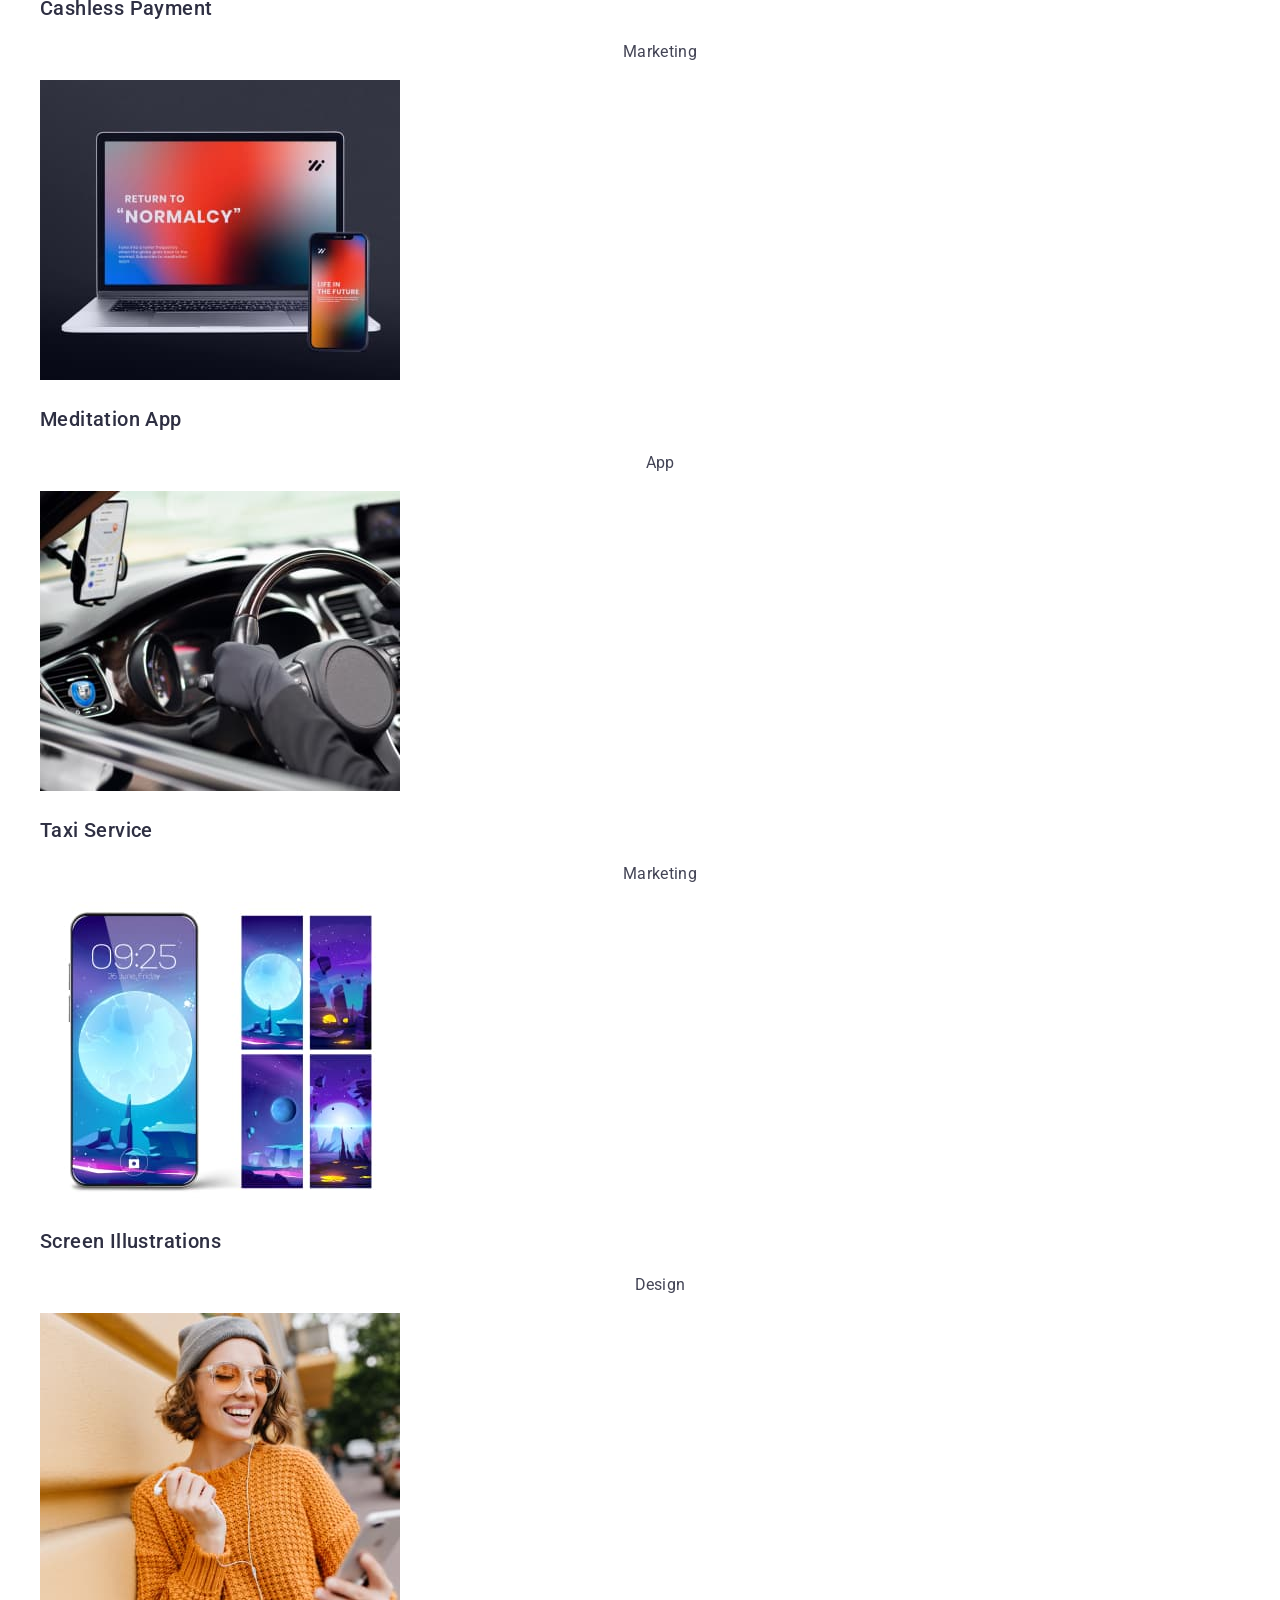
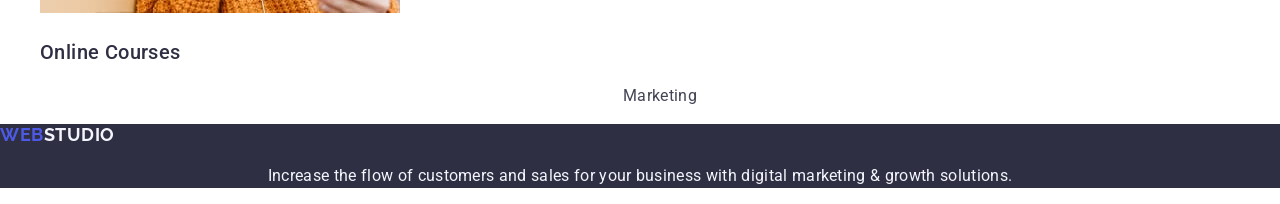
==== commit 0a3cd1c9: "Initial commit" ====
--- a/index.html
+++ b/index.html
@@ -1,228 +1,142 @@
 <!DOCTYPE html>
-<html lang="uk">
-  <head>
-    <meta charset="UTF-8" />
-    <meta name="viewport" content="width=device-width, initial-scale=1.0" />
-    <title>Студія</title>
-    <link rel="preconnect" href="https://fonts.googleapis.com" />
-    <link rel="preconnect" href="https://fonts.gstatic.com" crossorigin />
-    <link
-      href="https://fonts.googleapis.com/css2?family=Raleway:wght@700&family=Roboto:wght@400;500;700;900&display=swap"
-      rel="stylesheet"
-    />
-    <link
-      rel="stylesheet"
-      href="https://cdnjs.cloudflare.com/ajax/libs/modern-normalize/1.1.0/modern-normalize.min.css"
-      integrity="sha512-wpPYUAdjBVSE4KJnH1VR1HeZfpl1ub8YT/NKx4PuQ5NmX2tKuGu6U/JRp5y+Y8XG2tV+wKQpNHVUX03MfMFn9Q=="
-      crossorigin="anonymous"
-      referrerpolicy="no-referrer"
-    />
+<html lang="en">
+<head>
+    <meta charset="UTF-8">
+    <meta name="viewport" content="width=device-width, initial-scale=1.0">
+    <title>Web-studio</title>
+    <link rel="stylesheet" href="https://cdnjs.cloudflare.com/ajax/libs/modern-normalize/3.0.1/modern-normalize.min.css" integrity="sha512-q6WgHqiHlKyOqslT/lgBgodhd03Wp4BEqKeW6nNtlOY4quzyG3VoQKFrieaCeSnuVseNKRGpGeDU3qPmabCANg==" crossorigin="anonymous" referrerpolicy="no-referrer" />
+<link rel="preconnect" href="https://fonts.googleapis.com">
+<link rel="preconnect" href="https://fonts.gstatic.com" crossorigin>
+<link href="https://fonts.googleapis.com/css2?family=Raleway:wght@700&family=Roboto:wght@400;500;700&display=swap"
+    rel="stylesheet">
     <link rel="stylesheet" href="./css/styles.css" />
-  </head>
+</head>
+<body>
+<!-- #region ========HEADER===========-->
+    <header class="header">
+        <nav class="header-nav">
+            <a class="logo" href="./index.html">web <span class="header-logo">Studio</span></a>
+            <ul class="nav-list">
+                <li class="nav-item"><a class="nav-list-link" href="./index.html">Studio</a></li>
+                <li class="nav-item"><a class="nav-list-link" href="">Portfolio</a></li>
+                <li class="nav-item"><a class="nav-list-link" href="">Contacts</a></li>
+            </ul>
+        </nav>
+        <address class="contacts">
+            <ul class="contacts-list">
+            <li class="contacts-item"><a class="contacts-link" href="mailto:info@devstudio.com" target="_blank">info@devstudio.com</a></li>
+            <li class="contacts-item"><a class="contacts-link" href="tel:+110001111111">+11 (000) 111-11-11</a></li>
+            </ul>
+        </address>
+    </header>
+    <!-- #endregion header -->
+    
+<!-- #region ========MAIN========== -->
+    <main>
+<!-- #region ========HERO=============-->
+        <section class="hero">
+            <h1 class="hero-title">Effective Solutions for Your Business</h1>
+            <button class="hero-btn" type="button">Order Service</button>
+        </section>
+<!-- #endregion HERO -->
+        
+<!-- #region ===========FEATURES==========-->
+        <section class="features">
+            <h2 class="title">Features</h2> <!-- Згодом сховаємо в css -->
+            <ul class="features-list">
+                <li class="features-item">
+                    <h3 class="features-item-title">Strategy</h3>
+                    <p class="text">Our goal is to identify the business problem to walk away with the perfect and creative solution.</p>
+                </li>
+                <li class="features-item">
+                    <h3 class="features-item-title">Punctuality</h3>
+                    <p class="text">Bring the key message to the brand's audience for the best price within the shortest possible time.</p>
+                </li>
+                <li class="features-item">
+                    <h3 class="features-item-title">Diligence</h3>
+                    <p class="text">Research and confirm brands that present the strongest digital growth opportunities and minimize risk.</p>
+                </li>
+                <li class="features-item">
+                    <h3 class="features-item-title">Technologies</h3>
+                    <p class="text">Design practice focused on digital experiences. We bring forth a deep passion for problem-solving.</p>
+                </li>
+            </ul>
+        </section>
+<!-- #endregion FEATURES -->
 
-  <body>
-    <header class="page-header">
-      <div class="container menu-container">
-        <nav class="header-nav">
-          <!--logo-->
-          <a href="/index.html" class="logo link">
-            <span class="logo-firstpart">Web</span
-            ><span class="logo-secondpart">Studio</span>
-          </a>
-          <!--menu-->
-          <ul class="site-nav">
-            <li class="site-nav-unit">
-              <a href="./index.html" class="link current">Студія</a>
-            </li>
-            <li class="site-nav-unit">
-              <a href="./portfolio.html" class="link">Портфоліо</a>
-            </li>
-            <li class="site-nav-unit"><a href="#" class="link">Контакти</a></li>
-          </ul>
-        </nav>
+<!-- #region ===========TEAM=========== -->
+        <section class="team">
+            <h2 class="title">Our Team</h2>
+            <ul class="team-list">
+                <li class="team-item">
+                    <img src="./images/team/mark_guerrero.jpg" alt="Photo of Mark Guerrero" width=264>
+                    <h3 class="team-item-title">Mark Guerrero</h3>
+                    <p class="team-item-text">Product Designer</p>
+                </li>
+                <li class="team-item">
+                    <img src="./images/team/tom-ford.jpg" alt="Photo of Tom Ford" width=264>
+                    <h3 class="team-item-title">Tom Ford</h3>
+                    <p class="team-item-text">Frontend Developer</p>
+                </li>
+                <li class="team-item">
+                    <img src="./images/team/camila-garcia.jpg" alt="Photo of Camila Garcia" width=264>
+                    <h3 class="team-item-title">Camila Garcia</h3>
+                    <p class="team-item-text">Marketing</p>
+                </li>
+                <li class="team-item">
+                    <img src="./images/team/daniel-wilson.jpg" alt="Photo of Daniel Wilson" width=264>
+                    <h3 class="team-item-title">Daniel Wilson</h3>
+                    <p class="team-item-text">UI Designer</p>
+                </li>
+            </ul>
+        </section>
+<!-- #endregion TEAM -->
 
-        <!--contacts-header-->
-        <ul class="auth-nav">
-          <li class="item">
-            <a href="mailto:info@devstudio.com" class="link"
-              >info@devstudio.com</a
-            >
-          </li>
-          <li class="item">
-            <a href="tel:+380961111111" class="link">+38 096 111 11 11</a>
-          </li>
-        </ul>
-      </div>
-    </header>
+<!-- #region ===========PORTFOLIO======= -->
+ <section class="portfolio">
+    <h2 class="portfolio-title title">Our Portfolio</h2>
+    <ul class="portfolio-list">
+        <li class="portfolio-item">
+            <img src="./images/portfolio/banking-app.jpg" alt="screenshots of banking application" width="360">
+            <h3 class="portfolio-item-title">Banking App</h3>
+            <p class="text">App</p>
+        </li>
+        <li class="portfolio-item">
+            <img src="./images/portfolio/cashless-payment.jpg" alt="Mobile and Terminal" width="360">
+            <h3 class="portfolio-item-title">Cashless Payment</h3>
+            <p class="text">Marketing</p>
+        </li>
+        <li class="portfolio-item">
+            <img src="./images/portfolio/meditation-app.jpg" alt="laptop" width="360">
+            <h3 class="portfolio-item-title">Meditation App</h3>
+            <p class="text">App</p>
+        </li>
+        <li class="portfolio-item">
+            <img src="./images/portfolio/taxi-service.jpg" alt="driver in taxi" width="360">
+            <h3 class="portfolio-item-title">Taxi Service</h3>
+            <p class="text">Marketing</p>
+        </li>
+        <li class="portfolio-item">
+            <img src="./images/portfolio/screen-illustrations.jpg" alt="Mobile creenshoots" width="360">
+            <h3 class="portfolio-item-title">Screen Illustrations</h3>
+            <p class="text">Design</p>
+        </li>
+        <li class="portfolio-item">
+            <img src="./images/portfolio/online-courses.jpg" alt="Happy young girl with mobile and headphones" width="360">
+            <h3 class="portfolio-item-title">Online Courses</h3>
+            <p class="text">Marketing</p>
+        </li>
+    </ul>
+ </section>
+<!-- #endregion PORTFOLIO -->
+    </main>
+<!-- #endregion MAIN -->
 
-    <main>
-      <!--hero-->
-      <section class="hero section">
-        <div class="container">
-          <h1 class="hero-title">Ефективні рішення для вашого бізнесу</h1>
-          <button type="button" class="hero-button">Замовити послугу</button>
-        </div>
-      </section>
-
-      <!--advantages-->
-      <section class="advantages section">
-        <div class="container">
-          <h2 class="visually-hidden">web-студія переваги</h2>
-          <!-- далі покажуть, як сховати заголовки правильно, щоб пошукові системи бачили-->
-          <ul class="advantages-list list">
-            <li class="advantages-item">
-              <h3 class="advantages-title">Увага до деталей</h3>
-              <p>
-                Ідейні міркування, та навіть початок повсякденної роботи з
-                формування позиції.
-              </p>
-            </li>
-            <li class="advantages-item">
-              <h3 class="advantages-title">Пунктуальність</h3>
-              <p>
-                Завдання організації, особливо рамки та місце навчання кадрів
-                тягне у себе.
-              </p>
-            </li>
-            <li class="advantages-item">
-              <h3 class="advantages-title">Планування</h3>
-              <p>
-                Так само консультація з широким активом значною мірою зумовлює.
-              </p>
-            </li>
-            <li class="advantages-item">
-              <h3 class="advantages-title">Сучасні технології</h3>
-              <p>
-                Значимість цих проблем настільки очевидна, що реалізація
-                планових завдань.
-              </p>
-            </li>
-          </ul>
-        </div>
-      </section>
-
-      <section class="portfolio-main section">
-        <div class="container">
-          <h2 class="title">Чим ми займаємось</h2>
-          <ul class="portfolio-wrapper">
-            <li>
-              <img
-                src="./images/portfolio-img-1.jpg"
-                alt="створення веб-сайтів та підтримка проектів будь-якої складності"
-                width="370"
-                height="294"
-              />
-            </li>
-            <li>
-              <img
-                src="./images/portfolio-img-2.jpg"
-                alt="розробка мобільних додатків"
-                width="370"
-                height="294"
-              />
-            </li>
-            <li>
-              <img
-                src="./images/portfolio-img-3.jpg"
-                alt="підбір оптимальних кольорів"
-                width="370"
-                height="294"
-              />
-            </li>
-          </ul>
-        </div>
-      </section>
-
-      <!--our-team-->
-      <section class="team section">
-        <div class="container">
-          <h2 class="title">Наша команда</h2>
-          <ul class="team-list list">
-            <li class="team-member">
-              <img
-                src="./images/worker-img-1.jpg"
-                alt="Фото дизайнера Ігоря Демʼяненко"
-                width="260"
-                height="270"
-              />
-              <div class="team-member-description">
-                <h3 class="team-member-title">Ігор Демʼяненко</h3>
-                <p lang="en">Product Designer</p>
-              </div>
-            </li>
-            <li class="team-member">
-              <img
-                src="./images/worker-img-2.jpg"
-                alt="Фото Ольги Рєпіної фронтенд"
-                width="260"
-                height="270"
-              />
-              <div class="team-member-description">
-                <h3 class="team-member-title">Микола Тарасов</h3>
-                <p lang="en">Marketing</p>
-              </div>
-            </li>
-            <li class="team-member">
-              <img
-                src="./images/worker-img-3.jpg"
-                alt="Фотомаркетолога Миколи Тарасова"
-                width="260"
-                height="270"
-              />
-              <div class="team-member-description">
-                <h3 class="team-member-title">Микола Тарасов</h3>
-                <p lang="en">Marketing</p>
-              </div>
-            </li>
-            <li class="team-member">
-              <img
-                src="./images/worker-img-4.jpg"
-                alt="Фото юикс дизайнера Михайла Єрмакова"
-                width="260"
-                height="270"
-              />
-              <div class="team-member-description">
-                <h3 class="team-member-title">Михайло Єрмаков</h3>
-                <p lang="en">UI Designer</p>
-              </div>
-            </li>
-          </ul>
-        </div>
-      </section>
-    </main>
-
+<!-- #region ========FOOTER============-->
     <footer class="footer">
-      <div class="container">
-        <a href="/index.html" class="link logo">
-          <span class="logo-firstpart">Web</span
-          ><span class="logo-white-secondpart">Studio</span>
-        </a>
-        <address class="address">
-          <ul>
-            <li class="address-item">
-              <a
-                href="https://goo.gl/maps/REf4FK5SUBbMHxeN7"
-                target="_blank"
-                rel="noopener
-                nofollow
-                noreferrer"
-                class="map-link link"
-                >м. Київ, пр-т Лесі Українки, 26</a
-              >
-            </li>
-            <li class="address-item">
-              <a href="mailto:info@example.com" class="address-link link"
-                >info@example.com</a
-              >
-            </li>
-            <li class="address-item">
-              <a href="tel:+380991111111" class="address-link link"
-                >+38 099 111 11 11</a
-              >
-            </li>
-          </ul>
-        </address>
-      </div>
+        <a class="logo" href="./index.html">web<span class="footer-logo">Studio</span></a>
+<p class="text footer-text">Increase the flow of customers and sales for your business with digital marketing & growth solutions.</p>
     </footer>
-  </body>
+<!-- #endregion FOOTER -->
+</body>
 </html>
--- a/css/styles.css
+++ b/css/styles.css
@@ -1,409 +1,196 @@
-html {
-  box-sizing: border-box;
+body {
+    background-color: #FFFFFF;
+    color: #434455;
+font-family: "Roboto", sans-serif;
+font-weight: 400;
+font-size: 16px;
+line-height: 24px;
+letter-spacing: 0.02em;
 }
 
-*,
-*::before,
-*::after {
-  box-sizing: inherit;
-}
-
-:root {
-  --dark-text-color: #212121;
-  --medium-text-color: #757575;
-  --light-text-color: #ffffff;
-  --accent-color: #2196f3;
-  --light-background-color: #f5f5f5;
-  --main-font: "Roboto", sans-serif;
-}
-
-body {
-  background-color: var(--light-text-color);
-  color: var(--medium-text-color);
-  font-family: var(--main-font);
-  letter-spacing: 0.03em;
-  margin: 0;
-}
-
-p,
-h1,
-h2,
-h3,
-h4,
-h5,
-h6 {
-  margin: 0;
+a {
+text-decoration: none;
 }
 
 ul,
-li {
-  margin: 0;
-  padding: 0;
-  list-style: none;
+ol {
+    list-style-type: none;
 }
 
-.link {
-  text-decoration: none;
+button {
+    cursor: pointer;
 }
 
-.button {
-  cursor: pointer;
+.title {
+    font-weight: 700;
+    font-size: 36px;
+    line-height: 1.11;
+    letter-spacing: 0.02em;
+    text-align: center;
+    color: #2e2f42;
+    text-transform: capitalize;
 }
 
-img {
-  display: block;
-  max-width: 100%;
-  height: auto;
+h3, 
+team-item-title, 
+features-item-title,
+portfolio-item-title {
+font-weight: 500;
+    font-size: 20px;
+    line-height: 1.2;
+    letter-spacing: 0.02em;
+    color: #2e2f42;
+    text-transform: capitalize;
 }
 
-.container {
-  width: 1200px;
-  padding: 0 15px;
-  margin: 0 auto;
+.text {
+    font-weight: 400;
+        font-size: 16px;
+        line-height: 1.5;
+        letter-spacing: 0.02em;
+        text-align: center;
+        color: #434455;
+}
+/* #region ======HEADER====== */
+.header {}
+
+.header-nav {}
+
+.logo {
+    font-family: "Raleway", sans-serif;
+    font-weight: 700;
+    font-size: 18px;
+    line-height: 1.17;
+    letter-spacing: 0.03em;
+    text-transform: uppercase;
+    color: #4d5ae5;
 }
 
-.section {
-  padding: 94px 0;
+.header-logo {
+    color: #2e2f42;
 }
 
-.page-header {
-  display: flex;
-  align-items: center;
-  justify-content: space-between;
-  border-bottom: 1px solid #ececec;
+.nav-list {
 }
 
-.logo {
-  font-family: Raleway, sans-serif;
-  font-size: 26px;
-  font-weight: 700;
-  line-height: 1.2;
-  margin-right: 93px;
+.nav-item {}
+
+.nav-list-link {
+    font-weight: 500;
+    font-size: 16px;
+    line-height: 1.5;
+    letter-spacing: 0.02em;
+    color: #2e2f42;
 }
 
-.logo-firstpart {
-  color: var(--accent-color);
+.nav-list-link:hover,
+.nav-list-link:focus {
+    color: #404bbf;
 }
 
-.logo-secondpart {
-  color: #000000;
+.contacts {
+font-style: normal;
 }
 
-.header-nav {
-  display: flex;
-  align-items: center;
-  justify-content: space-between;
+.contacts-list {}
+
+.contacts-item {}
+
+.contacts-link {
+    color: #434455;
 }
 
-.menu-container {
-  display: flex;
-  align-items: center;
+.contacts-link:hover,
+.contacts-link:focus {
+    color: #404bbf;
 }
+/* #endregion HEADER */
 
-.site-nav {
-  display: flex;
-  margin: 0;
-}
-
-.site-nav .site-nav-unit:not(:last-child) {
-  margin-right: 50px;
-}
-
-.site-nav .link {
-  color: var(--dark-text-color);
-  font-weight: 500;
-  font-size: 14px;
-  line-height: 1.14;
-  letter-spacing: 0.02em;
-  display: block;
-  padding-top: 32px;
-  padding-bottom: 32px;
-}
-
-.site-nav .link.current {
-  color: var(--accent-color);
-}
-
-.site-nav .link:hover,
-.site-nav .link:focus,
-.auth-nav .link:hover,
-.auth-nav .link:focus,
-.footer .link:focus,
-.footer .link:hover {
-  color: var(--accent-color);
-}
-
-.auth-nav {
-  display: flex;
-  margin-left: auto;
-}
-
-.auth-nav .link {
-  color: #757575;
-  font-weight: 500;
-  font-size: 14px;
-  line-height: 1.14;
-  letter-spacing: 0.02em;
-}
-
-.auth-nav .item + .item {
-  margin-left: 50px;
-}
-
+/* #region =======HERO======= */
 .hero {
-  color: var(--light-text-color);
-  text-align: center;
-  background-color: #2f303a;
-  padding-top: 200px;
-  padding-bottom: 200px;
+    background-color: #2e2f42;
 }
 
 .hero-title {
-  text-align: center;
-  font-size: 44px;
-  font-weight: 900;
-  line-height: 1.36;
-  letter-spacing: 0.06em;
-  text-transform: uppercase;
-  margin: 0 auto 30px;
-  max-width: 696px;
+    font-weight: 700;
+        font-size: 56px;
+        line-height: 1.07;
+        text-align: center;
+        color: #fff;
+        letter-spacing: 0.02em;
 }
 
-.hero-button {
-  color: var(--light-text-color);
-  background-color: var(--accent-color);
-  font-family: Roboto, sans-serif;
-  font-weight: 700;
-  line-height: 1.88;
-  letter-spacing: 0.06em;
-  box-shadow: 0px 4px 4px rgba(0, 0, 0, 0.15);
-  display: inline-block;
-  padding: 10px 32px;
-  border-radius: 4px;
-  border: none;
-  min-width: 216px;
-  text-align: center;
+.hero-btn {
+    font-family: inherit;
+            background-color: #4d5ae5;
+            color: #fff;
+            font-weight: 500;
+            line-height: 1.5;
+            font-size: 16px;
+            letter-spacing: 0.04em;
+            text-transform: uppercase;
 }
 
-.hero-button:hover,
-.hero-button:focus {
-  background-color: #188ce8;
+.hero-btn:hover,
+.hero-btn:focus {
+    background-color: #404BBF;
 }
-/* .hero.button:hover,
-.hero.button:focus {
-    background-color: #......; Чекаю на скріншот, де в макеті подивитися
-} */
+/* #endregion HERO */
 
-.advantages {
-  font-size: 14px;
-  padding-bottom: 0;
+/* #region ========FEATURES======== */
+.features {}
+
+.features-list {}
+
+.features-item {}
+/* #endregion FEATURES */
+
+/* #region ========TEAM======== */
+.team {
+    background-color: #F4F4FD;
+}
+.team-list {}
+
+.team-item {
+    background-color: #FFFFFF;
 }
 
-ul.advantages-list {
-  display: flex;
-  gap: 30px;
-  padding: 0;
+.team-item-title {
+    text-transform: capitalize;
 }
+/* #endregion TEAM */
 
-.visually-hidden {
-  position: absolute;
-  white-space: nowrap;
-  width: 1px;
-  height: 1px;
-  overflow: hidden;
-  border: 0;
-  padding: 0;
-  clip: rect(0 0 0 0);
-  clip-path: inset(50%);
-  margin: -1px;
-}
+/* #region =====PORTFOLIO======*/
+.portfolio {}
 
-.advantages-item {
-  flex-basis: calc((100%-90px) / 4);
-}
-
-.advantages-title {
-  font-weight: 700;
-  font-size: 14px;
-  line-height: 1.14;
-  text-transform: uppercase;
-  text-align: left;
-  margin-bottom: 10px;
-  color: var(--dark-text-color);
-}
-
-.advantages p {
-  line-height: 1.71;
-}
-
-h2 {
-  font-size: 36px;
-  font-weight: 700;
-  line-height: 1.17;
-}
-
-.title {
-  color: var(--dark-text-color);
-  margin-bottom: 50px;
-  text-align: center;
-}
-
-/* .align-center {
-  text-align: center;
-} */
-
-.portfolio-main {
-  background-color: var(--light-text-color);
-}
-
-.portfolio-wrapper img {
-  margin: 0;
-}
-
-.portfolio-wrapper {
-  display: flex;
-  gap: 30px;
-  padding: 0;
-}
-
-.team {
-  line-height: 1.19;
-  background-color: #f5f4fa;
-}
-
-.team-list {
-  display: flex;
-  gap: 30px;
-  justify-content: space-between;
-}
-
-.team-member {
-  background-color: var(--light-text-color);
-  box-shadow: 0px 1px 3px rgba(0, 0, 0, 0.12), 0px 1px 1px rgba(0, 0, 0, 0.14),
-    0px 2px 1px rgba(0, 0, 0, 0.2);
-  border-radius: 0px 0px 4px 4px;
-  text-align: center;
-  max-width: calc((100%-90) / 4);
-}
-
-div.team-member-description {
-  padding: 30px 10px;
-}
-
-.team-member-title {
-  font-weight: 500;
-  font-size: 16px;
-  margin-bottom: 10px;
-}
-
-.portfolio {
-  background-color: var(--light-text-color);
-  padding: 94px 0;
-}
-
-.portfolio-buttons-list {
-  display: flex;
-  gap: 8px;
-  justify-content: center;
-}
-
-.portfolio .button {
-  font-family: Roboto, sans-serif;
-  display: inline-block;
-  padding: 6px 22px;
-  border: 1px solid transparent;
-  border-radius: 4px;
-  min-width: 73px;
-}
-
-.portfolio-list {
-  display: flex;
-  flex-wrap: wrap;
-  gap: 30px;
-}
-
-.portfolio-item {
-  flex-basis: calc((100% - 60px) / 3);
-}
-
-.portfolio-item:nth-child(3n) {
-  margin: 0;
+.portfolio-title {
+font-size: 36px;
+line-height: 1.11;
+text-align: center;
+letter-spacing: 0.02em;
+text-transform: capitalize;
+color: #2e2f42;
 }
 
 .portfolio-item-title {
-  color: var(--dark-text-color);
-  font-weight: 700;
-  font-size: 18px;
-  line-height: 2;
-  letter-spacing: 0.06em;
+    text-transform: capitalize;
 }
 
-.portfolio-item-info {
-  padding: 20px 24px;
-  background-color: var(--light-text-color);
-  border: 1px solid #eeeeee;
-  border-top: transparent;
+.portfolio-list {}
+
+.portfolio-item {}
+/* #endregion PORTFOLIO */
+
+/* #region ======FOOTER====== */
+.footer {
+    background-color: #2e2f42;
 }
 
-.portfolio p {
-  line-height: 1.88;
-  color: var(--medium-text-color);
+.footer-logo {
+        color: #f4f4fd;
 }
 
-.logo-white-secondpart {
-  color: var(--light-text-color);
+.footer-text {
+color: #f4f4fd;
 }
-
-.footer {
-  background-color: #2f303a;
-  padding: 60px 0;
-}
-
-.footer .logo {
-  display: inline-block;
-  margin-bottom: 20px;
-}
-
-.footer .address {
-  font-size: 14px;
-  line-height: 1.71;
-  font-style: normal;
-}
-
-.address-item:not(:nth-last-child(n)) {
-  margin-bottom: 9px;
-}
-
-.map-link {
-  color: var(--light-text-color);
-}
-.footer .address-link {
-  color: rgba(255, 255, 255, 0.6);
-}
-
-/* buttons */
-.button {
-  color: var(--dark-text-color);
-  background-color: var(--light-background-color);
-  font-weight: 500;
-  font-size: 16px;
-  line-height: 1.62;
-  letter-spacing: 0.03em;
-  cursor: pointer;
-}
-
-.button.primary {
-  color: var(--light-text-color);
-  background-color: var(--accent-color);
-}
-
-.button.secondary {
-  color: var(--dark-text-color);
-  background-color: #f5f4fa;
-}
-
-.button.secondary:hover,
-.button.secondary:focus {
-  color: var(--light-text-color);
-  background-color: var(--accent-color);
-}
+/* #endregion FOOTER*/
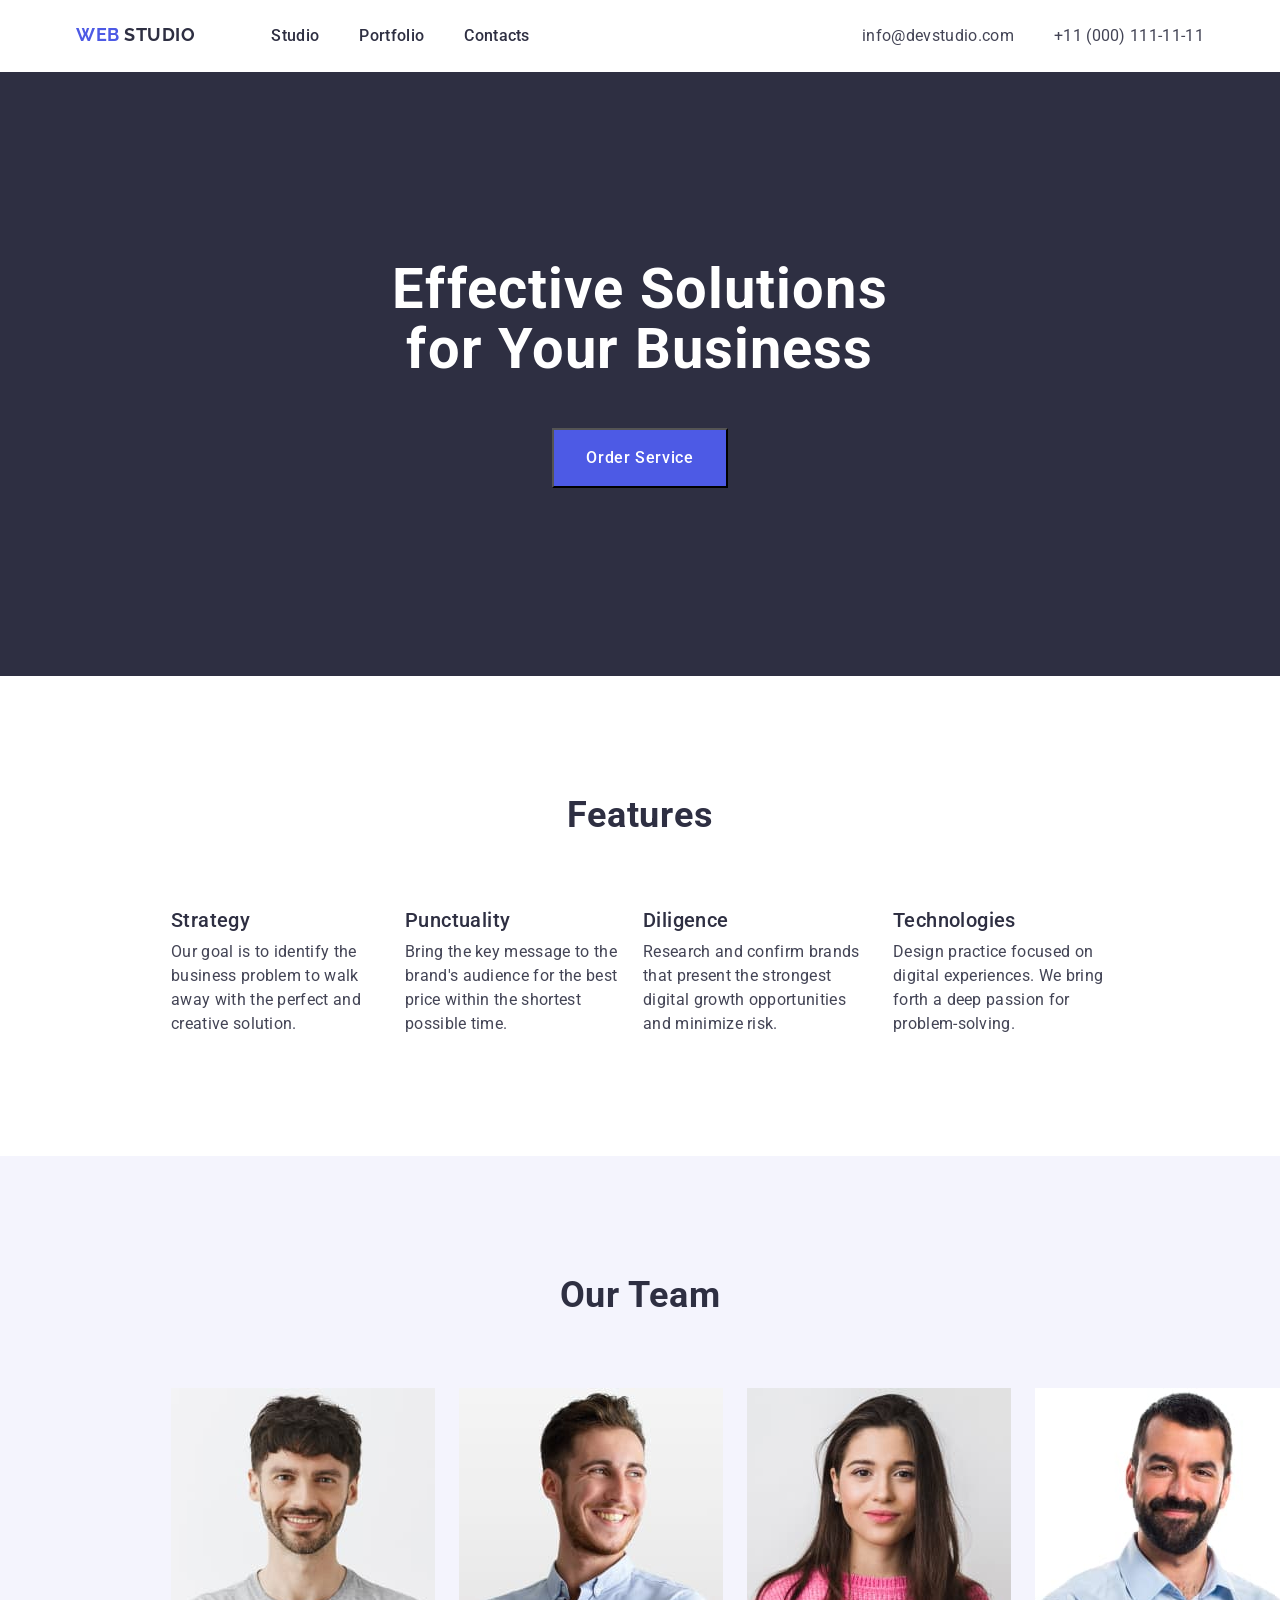
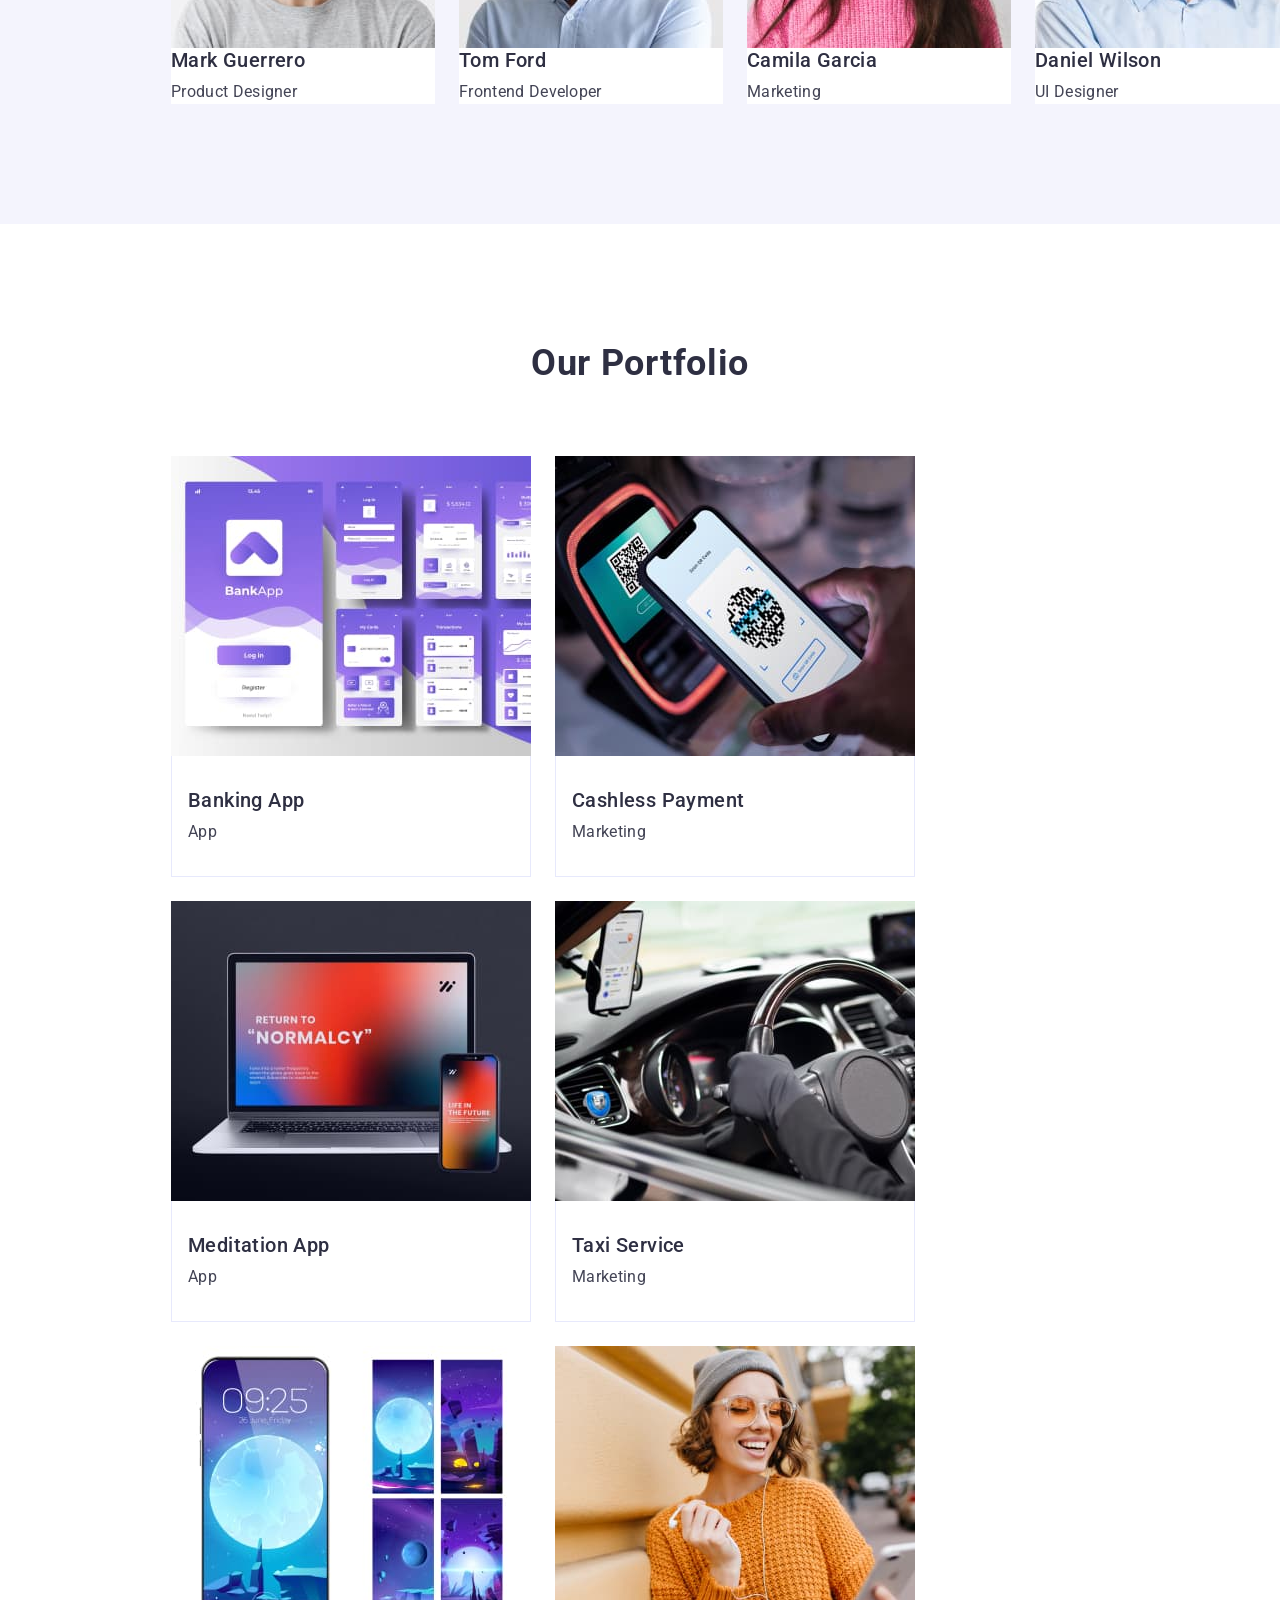
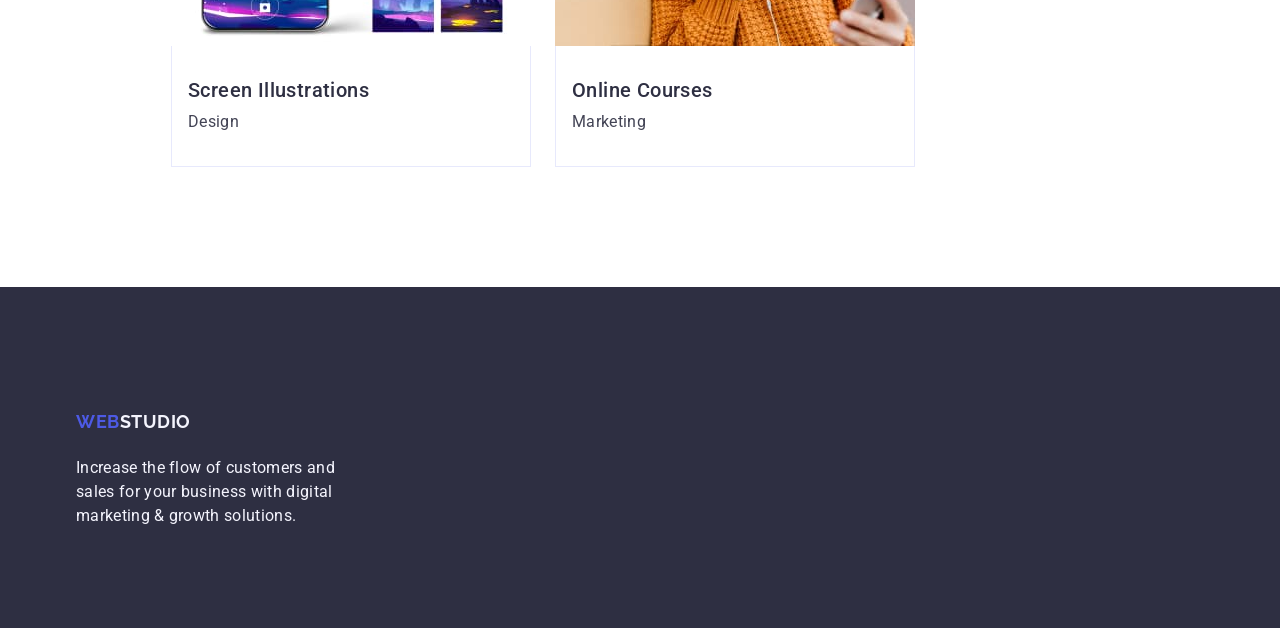
==== commit 2957632b: "done hw" ====
--- a/index.html
+++ b/index.html
@@ -12,131 +12,162 @@
     <link rel="stylesheet" href="./css/styles.css" />
 </head>
 <body>
-<!-- #region ========HEADER===========-->
-    <header class="header">
-        <nav class="header-nav">
-            <a class="logo" href="./index.html">web <span class="header-logo">Studio</span></a>
-            <ul class="nav-list">
-                <li class="nav-item"><a class="nav-list-link" href="./index.html">Studio</a></li>
-                <li class="nav-item"><a class="nav-list-link" href="">Portfolio</a></li>
-                <li class="nav-item"><a class="nav-list-link" href="">Contacts</a></li>
-            </ul>
-        </nav>
-        <address class="contacts">
-            <ul class="contacts-list">
-            <li class="contacts-item"><a class="contacts-link" href="mailto:info@devstudio.com" target="_blank">info@devstudio.com</a></li>
-            <li class="contacts-item"><a class="contacts-link" href="tel:+110001111111">+11 (000) 111-11-11</a></li>
-            </ul>
-        </address>
-    </header>
-    <!-- #endregion header -->
-    
-<!-- #region ========MAIN========== -->
-    <main>
-<!-- #region ========HERO=============-->
-        <section class="hero">
-            <h1 class="hero-title">Effective Solutions for Your Business</h1>
-            <button class="hero-btn" type="button">Order Service</button>
-        </section>
-<!-- #endregion HERO -->
-        
-<!-- #region ===========FEATURES==========-->
-        <section class="features">
-            <h2 class="title">Features</h2> <!-- Згодом сховаємо в css -->
-            <ul class="features-list">
-                <li class="features-item">
-                    <h3 class="features-item-title">Strategy</h3>
-                    <p class="text">Our goal is to identify the business problem to walk away with the perfect and creative solution.</p>
-                </li>
-                <li class="features-item">
-                    <h3 class="features-item-title">Punctuality</h3>
-                    <p class="text">Bring the key message to the brand's audience for the best price within the shortest possible time.</p>
-                </li>
-                <li class="features-item">
-                    <h3 class="features-item-title">Diligence</h3>
-                    <p class="text">Research and confirm brands that present the strongest digital growth opportunities and minimize risk.</p>
-                </li>
-                <li class="features-item">
-                    <h3 class="features-item-title">Technologies</h3>
-                    <p class="text">Design practice focused on digital experiences. We bring forth a deep passion for problem-solving.</p>
-                </li>
-            </ul>
-        </section>
-<!-- #endregion FEATURES -->
-
-<!-- #region ===========TEAM=========== -->
-        <section class="team">
-            <h2 class="title">Our Team</h2>
-            <ul class="team-list">
-                <li class="team-item">
-                    <img src="./images/team/mark_guerrero.jpg" alt="Photo of Mark Guerrero" width=264>
-                    <h3 class="team-item-title">Mark Guerrero</h3>
-                    <p class="team-item-text">Product Designer</p>
-                </li>
-                <li class="team-item">
-                    <img src="./images/team/tom-ford.jpg" alt="Photo of Tom Ford" width=264>
-                    <h3 class="team-item-title">Tom Ford</h3>
-                    <p class="team-item-text">Frontend Developer</p>
-                </li>
-                <li class="team-item">
-                    <img src="./images/team/camila-garcia.jpg" alt="Photo of Camila Garcia" width=264>
-                    <h3 class="team-item-title">Camila Garcia</h3>
-                    <p class="team-item-text">Marketing</p>
-                </li>
-                <li class="team-item">
-                    <img src="./images/team/daniel-wilson.jpg" alt="Photo of Daniel Wilson" width=264>
-                    <h3 class="team-item-title">Daniel Wilson</h3>
-                    <p class="team-item-text">UI Designer</p>
-                </li>
-            </ul>
-        </section>
-<!-- #endregion TEAM -->
-
-<!-- #region ===========PORTFOLIO======= -->
- <section class="portfolio">
-    <h2 class="portfolio-title title">Our Portfolio</h2>
-    <ul class="portfolio-list">
-        <li class="portfolio-item">
-            <img src="./images/portfolio/banking-app.jpg" alt="screenshots of banking application" width="360">
-            <h3 class="portfolio-item-title">Banking App</h3>
-            <p class="text">App</p>
-        </li>
-        <li class="portfolio-item">
-            <img src="./images/portfolio/cashless-payment.jpg" alt="Mobile and Terminal" width="360">
-            <h3 class="portfolio-item-title">Cashless Payment</h3>
-            <p class="text">Marketing</p>
-        </li>
-        <li class="portfolio-item">
-            <img src="./images/portfolio/meditation-app.jpg" alt="laptop" width="360">
-            <h3 class="portfolio-item-title">Meditation App</h3>
-            <p class="text">App</p>
-        </li>
-        <li class="portfolio-item">
-            <img src="./images/portfolio/taxi-service.jpg" alt="driver in taxi" width="360">
-            <h3 class="portfolio-item-title">Taxi Service</h3>
-            <p class="text">Marketing</p>
-        </li>
-        <li class="portfolio-item">
-            <img src="./images/portfolio/screen-illustrations.jpg" alt="Mobile creenshoots" width="360">
-            <h3 class="portfolio-item-title">Screen Illustrations</h3>
-            <p class="text">Design</p>
-        </li>
-        <li class="portfolio-item">
-            <img src="./images/portfolio/online-courses.jpg" alt="Happy young girl with mobile and headphones" width="360">
-            <h3 class="portfolio-item-title">Online Courses</h3>
-            <p class="text">Marketing</p>
-        </li>
-    </ul>
- </section>
-<!-- #endregion PORTFOLIO -->
-    </main>
-<!-- #endregion MAIN -->
-
-<!-- #region ========FOOTER============-->
-    <footer class="footer">
-        <a class="logo" href="./index.html">web<span class="footer-logo">Studio</span></a>
-<p class="text footer-text">Increase the flow of customers and sales for your business with digital marketing & growth solutions.</p>
-    </footer>
-<!-- #endregion FOOTER -->
+    <div class="page-container">
+            <!-- #region ========HEADER===========-->
+        <header class="header">
+                <div class="container header-flex">
+                    <nav class="header-nav">
+                        <a class="logo" href="./index.html">web <span class="header-logo">Studio</span></a>
+                        <ul class="nav-list">
+                            <li class="nav-item">
+                                <a class="nav-list-link" href="./index.html">Studio
+                                </a>
+                            </li>
+                            <li class="nav-item">
+                                <a class="nav-list-link" href="">Portfolio</a>
+                            </li>
+                            <li class="nav-item">
+                                <a class="nav-list-link" href="">Contacts</a>
+                            </li>
+                        </ul>
+                    </nav>
+                    <address class="contacts">
+                        <ul class="contacts-list">
+                            <li class="contacts-item"><a class="contacts-link" href="mailto:info@devstudio.com"
+                                target="_blank">info@devstudio.com</a></li>
+                            <li class="contacts-item"><a class="contacts-link" href="tel:+110001111111">+11 (000) 111-11-11</a></li>
+                        </ul>
+                    </address>
+                </div>
+        </header>      
+            <!-- #endregion header -->
+            
+            <!-- #region ========MAIN========== -->
+        <main>
+                    <!-- #region ========HERO=============-->
+            <section class="hero">
+                            <div class="container">
+                            <h1 class="hero-title">Effective Solutions for Your Business</h1>
+                            <button class="hero-btn" type="button">Order Service</button>
+                            </div>
+            </section>
+                    <!-- #endregion HERO -->
+                
+                    <!-- #region ===========FEATURES==========-->
+            <section class="features section">
+                            <div class="container">
+                            <h2 class="title">Features</h2> <!-- Згодом сховаємо в css -->
+                            <ul class="features-list">
+                                <li class="features-item">
+                                    <h3 class="features-item-title">Strategy</h3>
+                                    <p class="text">Our goal is to identify the business problem to walk away with the perfect and creative solution.</p>
+                                </li>
+                                <li class="features-item">
+                                <h3 class="features-item-title">Punctuality</h3>
+                                <p class="text">Bring the key message to the brand's audience for the best price within the shortest possible time.</p>
+                                </li>
+                            <li class="features-item">
+                            <h3 class="features-item-title">Diligence</h3>
+                                <p class="text">Research and confirm brands that present the strongest digital growth opportunities and minimize risk.</p>
+                            </li>
+                            <li class="features-item">
+                                <h3 class="features-item-title">Technologies</h3>
+                                <p class="text">Design practice focused on digital experiences. We bring forth a deep passion for problem-solving.</p>
+                            </li>
+                            </ul>
+                            </div>
+            </section>
+                    <!-- #endregion FEATURES -->
+                
+                    <!-- #region ===========TEAM=========== -->
+            <section class="team section">
+                            <div class="container">
+                            <h2 class="title">Our Team</h2>
+                            <ul class="team-list">
+                                <li class="team-item">
+                                    <img src="./images/team/mark_guerrero.jpg" alt="Photo of Mark Guerrero" width=264>
+                                    <h3 class="team-item-title">Mark Guerrero</h3>
+                                    <p class="team-item-text">Product Designer</p>
+                                </li>
+                                <li class="team-item">
+                                    <img src="./images/team/tom-ford.jpg" alt="Photo of Tom Ford" width=264>
+                                    <h3 class="team-item-title">Tom Ford</h3>
+                                    <p class="team-item-text">Frontend Developer</p>
+                                </li>
+                                <li class="team-item">
+                                    <img src="./images/team/camila-garcia.jpg" alt="Photo of Camila Garcia" width=264>
+                                    <h3 class="team-item-title">Camila Garcia</h3>
+                                    <p class="team-item-text">Marketing</p>
+                                </li>
+                                <li class="team-item">
+                                    <img src="./images/team/daniel-wilson.jpg" alt="Photo of Daniel Wilson" width=264>
+                                    <h3 class="team-item-title">Daniel Wilson</h3>
+                                    <p class="team-item-text">UI Designer</p>
+                                </li>
+                            </ul>
+                            </div>
+            </section>
+                    <!-- #endregion TEAM -->
+                
+                    <!-- #region ===========PORTFOLIO======= -->
+            <section class="portfolio section">
+                        <div class="container">
+                        <h2 class="portfolio-title title">Our Portfolio</h2>
+                        <ul class="portfolio-list">
+                            <li class="portfolio-item">
+                                <img src="./images/portfolio/banking-app.jpg" alt="screenshots of banking application" width="360">
+                                <div class="portfolio-item-wrapper">
+                                    <h3 class="portfolio-item-title">Banking App</h3>
+                                    <p class="text">App</p>
+                                </div>
+                            </li>
+                            <li class="portfolio-item">
+                                <img src="./images/portfolio/cashless-payment.jpg" alt="Mobile and Terminal" width="360">
+                                <div class="portfolio-item-wrapper"><h3 class="portfolio-item-title">Cashless Payment</h3>
+                                <p class="text">Marketing</p></div>
+                                
+                            </li>
+                            <li class="portfolio-item">
+                                <img src="./images/portfolio/meditation-app.jpg" alt="laptop" width="360">
+                                <div class="portfolio-item-wrapper"><h3 class="portfolio-item-title">Meditation App</h3>
+                                <p class="text">App</p></div>
+                                
+                            </li>
+                            <li class="portfolio-item">
+                                <img src="./images/portfolio/taxi-service.jpg" alt="driver in taxi" width="360">
+                                <div class="portfolio-item-wrapper"><h3 class="portfolio-item-title">Taxi Service</h3>
+                                <p class="text">Marketing</p></div>
+                                
+                            </li>
+                            <li class="portfolio-item">
+                                <img src="./images/portfolio/screen-illustrations.jpg" alt="Mobile creenshoots" width="360">
+                                <div class="portfolio-item-wrapper"><h3 class="portfolio-item-title">Screen Illustrations</h3>
+                                <p class="text">Design</p></div>
+                                
+                            </li>
+                            <li class="portfolio-item">
+                                <img src="./images/portfolio/online-courses.jpg" alt="Happy young girl with mobile and headphones"
+                                    width="360">
+                                    <div class="portfolio-item-wrapper"><h3 class="portfolio-item-title">Online Courses</h3>
+                                    <p class="text">Marketing</p></div>
+                                
+                            </li>
+                        </ul>
+                        </div>
+            </section>
+                    <!-- #endregion PORTFOLIO -->
+        </main>
+            <!-- #endregion MAIN -->
+            
+            <!-- #region ========FOOTER============-->
+        <footer class="footer">
+                    <div class="container">
+                    <a class="logo" href="./index.html">web<span class="footer-logo">Studio</span></a>
+                    <p class="text footer-text">Increase the flow of customers and sales for your business with digital marketing &
+                        growth solutions.</p>
+                    </div>
+        </footer>
+            <!-- #endregion FOOTER -->
+    </div>
 </body>
 </html>
--- a/css/styles.css
+++ b/css/styles.css
@@ -1,3 +1,27 @@
+*,
+*::before,
+*::after {
+    box-sizing: border-box;
+}
+
+h1,
+h2,
+h3,
+h4,
+h5,
+h6,
+p {
+    margin-top: 0;
+    margin-bottom: 0;
+}
+
+ul,
+ol {
+    margin-top: 0;
+    margin-bottom: 0;
+    padding-left: 0;
+}
+
 body {
     background-color: #FFFFFF;
     color: #434455;
@@ -14,11 +38,34 @@
 
 ul,
 ol {
+    padding-left: 0;
+    margin-top: 0;
+    margin-bottom: 0;
     list-style-type: none;
+}
+
+img {
+    display: block;
 }
 
 button {
     cursor: pointer;
+}
+
+.page-container {
+    min-height: 100vh;
+    display: flex;
+    flex-direction: column;
+}
+
+.container {
+    max-width: 1158px;
+    padding: 0 15px;
+    margin: 0 auto;
+}
+
+main {
+    flex-grow: 1;
 }
 
 .title {
@@ -29,6 +76,10 @@
     text-align: center;
     color: #2e2f42;
     text-transform: capitalize;
+}
+
+h2 {
+    margin-bottom: 72px;
 }
 
 h3, 
@@ -41,6 +92,7 @@
     letter-spacing: 0.02em;
     color: #2e2f42;
     text-transform: capitalize;
+    margin-bottom: 8px;
 }
 
 .text {
@@ -50,12 +102,19 @@
         letter-spacing: 0.02em;
         text-align: center;
         color: #434455;
+        text-align: left;
 }
 /* #region ======HEADER====== */
 .header {}
 
-.header-nav {}
-
+.header-nav {
+    display: flex;
+}
+
+.header-flex {
+    display: flex;
+    justify-content: space-between;
+}
 .logo {
     font-family: "Raleway", sans-serif;
     font-weight: 700;
@@ -64,16 +123,23 @@
     letter-spacing: 0.03em;
     text-transform: uppercase;
     color: #4d5ae5;
+    display: block;
+    padding: 24px 0;
+    margin-right: 76px;
 }
 
 .header-logo {
     color: #2e2f42;
+    /* padding: 24px 76px 24px 0; */
 }
 
 .nav-list {
-}
-
-.nav-item {}
+    display: flex;
+    gap: 40px;
+}
+
+.nav-item {
+}
 
 .nav-list-link {
     font-weight: 500;
@@ -81,6 +147,8 @@
     line-height: 1.5;
     letter-spacing: 0.02em;
     color: #2e2f42;
+    display: block;
+        padding: 24px 0;
 }
 
 .nav-list-link:hover,
@@ -92,9 +160,15 @@
 font-style: normal;
 }
 
-.contacts-list {}
-
-.contacts-item {}
+.contacts-list {
+    display: flex;
+    gap: 40px;
+    justify-content: flex-end;
+}
+
+.contacts-item {
+    padding: 24px 0;
+}
 
 .contacts-link {
     color: #434455;
@@ -109,6 +183,8 @@
 /* #region =======HERO======= */
 .hero {
     background-color: #2e2f42;
+    padding-top: 188px;
+    padding-bottom: 188px;
 }
 
 .hero-title {
@@ -118,6 +194,8 @@
         text-align: center;
         color: #fff;
         letter-spacing: 0.02em;
+        margin: 0 auto 48px;
+        width: 496px;
 }
 
 .hero-btn {
@@ -128,7 +206,11 @@
             line-height: 1.5;
             font-size: 16px;
             letter-spacing: 0.04em;
-            text-transform: uppercase;
+            text-transform: capitalize;
+            margin: 0 auto;
+            padding: 16px 32px;
+min-width: 172px;
+display: block;
 }
 
 .hero-btn:hover,
@@ -137,19 +219,35 @@
 }
 /* #endregion HERO */
 
+.section {
+    padding: 120px 156px;
+}
 /* #region ========FEATURES======== */
-.features {}
-
-.features-list {}
-
-.features-item {}
+.features {
+
+}
+
+.features-list {
+    display: flex;
+    gap: 24px;
+    /* flex-wrap: wrap; */
+}
+
+.features-item {
+    width: calc((100% - 72)/4);
+}
 /* #endregion FEATURES */
 
 /* #region ========TEAM======== */
 .team {
     background-color: #F4F4FD;
-}
-.team-list {}
+
+}
+.team-list {
+    display: flex;
+    gap: 24px;
+    width: calc((100%-72)/4);
+}
 
 .team-item {
     background-color: #FFFFFF;
@@ -158,10 +256,18 @@
 .team-item-title {
     text-transform: capitalize;
 }
+
+.portfolio-item-wrapper {
+    border: 1px solid #E7E9FC;
+    border-top: none;
+    padding: 32px 16px;
+}
 /* #endregion TEAM */
 
 /* #region =====PORTFOLIO======*/
-.portfolio {}
+.portfolio {
+    
+}
 
 .portfolio-title {
 font-size: 36px;
@@ -176,14 +282,20 @@
     text-transform: capitalize;
 }
 
-.portfolio-list {}
-
-.portfolio-item {}
+.portfolio-list {display: flex;
+    gap: 24px;
+    flex-wrap: wrap;}
+
+.portfolio-item {
+    width: calc((100%-48)/3);
+}
 /* #endregion PORTFOLIO */
 
 /* #region ======FOOTER====== */
 .footer {
     background-color: #2e2f42;
+    padding-top: 100px;
+    padding-bottom: 100px;
 }
 
 .footer-logo {
@@ -192,5 +304,6 @@
 
 .footer-text {
 color: #f4f4fd;
+width: 264px;
 }
 /* #endregion FOOTER*/
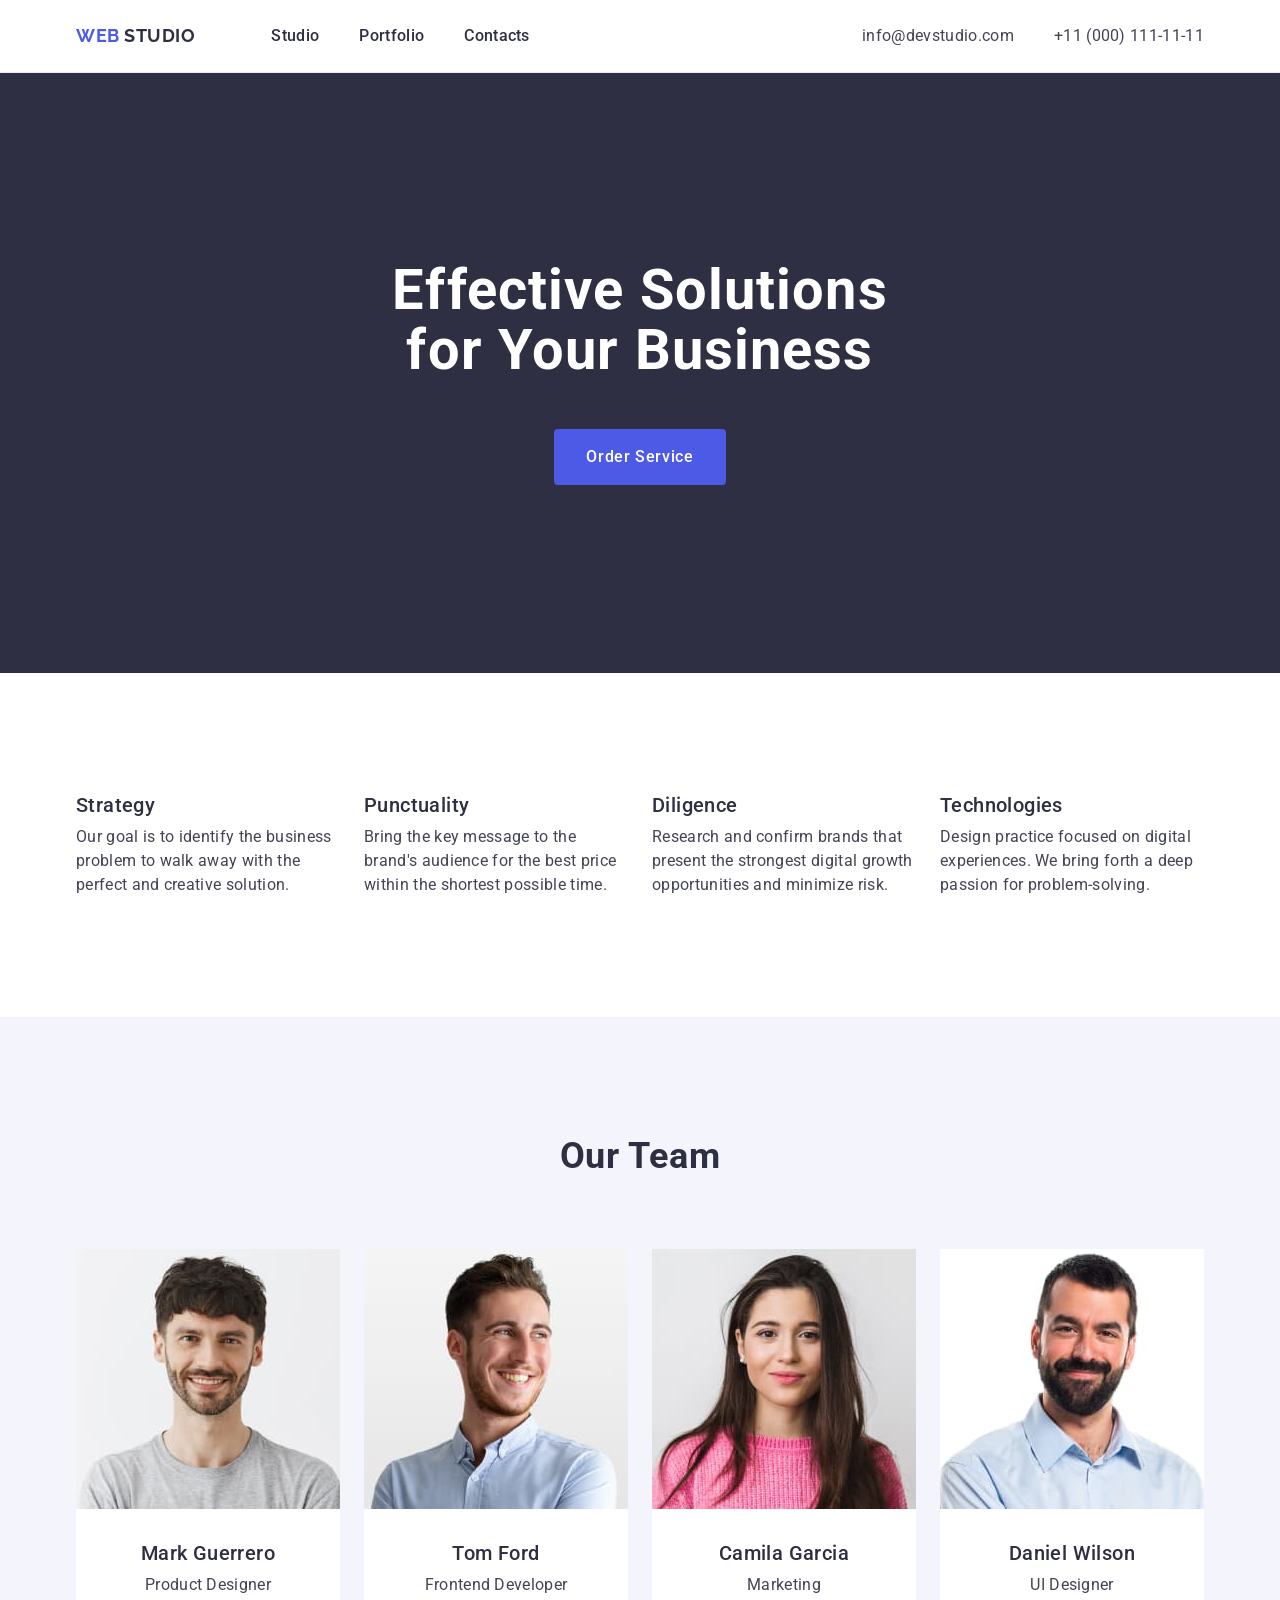
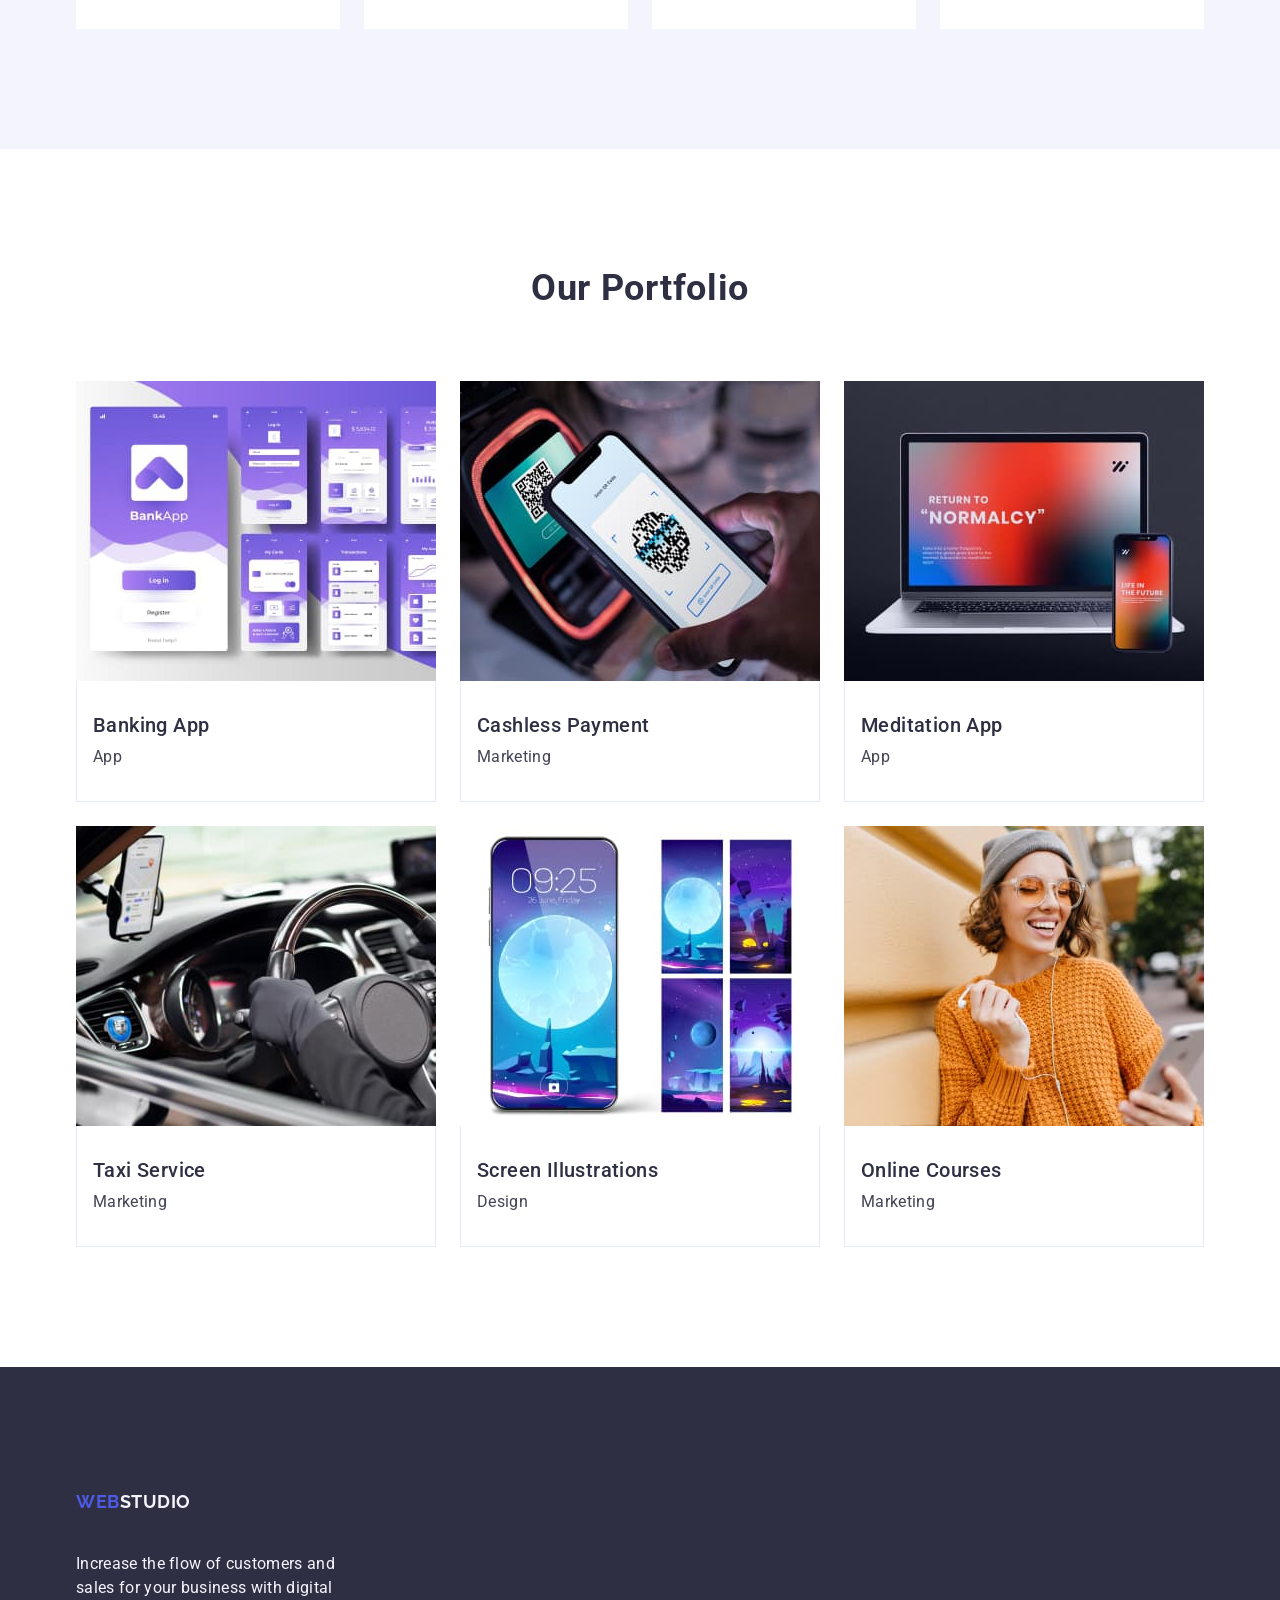
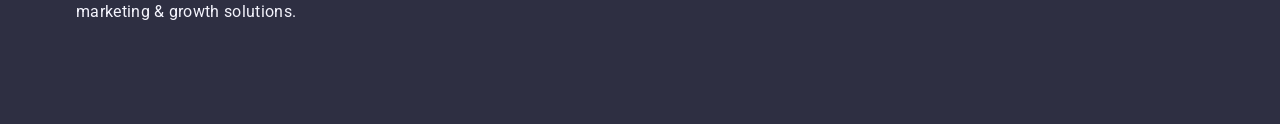
==== commit 05297f1e: "changes mistakes" ====
--- a/index.html
+++ b/index.html
@@ -56,7 +56,7 @@
                     <!-- #region ===========FEATURES==========-->
             <section class="features section">
                             <div class="container">
-                            <h2 class="title">Features</h2> <!-- Згодом сховаємо в css -->
+                            <h2 class="title visually-hidden">Features</h2> <!-- Згодом сховаємо в css -->
                             <ul class="features-list">
                                 <li class="features-item">
                                     <h3 class="features-item-title">Strategy</h3>
@@ -86,23 +86,27 @@
                             <ul class="team-list">
                                 <li class="team-item">
                                     <img src="./images/team/mark_guerrero.jpg" alt="Photo of Mark Guerrero" width=264>
-                                    <h3 class="team-item-title">Mark Guerrero</h3>
-                                    <p class="team-item-text">Product Designer</p>
+                                    <div class="team-item-wrapper"><h3 class="team-item-title">Mark Guerrero</h3>
+                                    <p class="team-item-text">Product Designer</p></div>
+                                  
                                 </li>
                                 <li class="team-item">
                                     <img src="./images/team/tom-ford.jpg" alt="Photo of Tom Ford" width=264>
-                                    <h3 class="team-item-title">Tom Ford</h3>
-                                    <p class="team-item-text">Frontend Developer</p>
+                                    <div class="team-item-wrapper"><h3 class="team-item-title">Tom Ford</h3>
+                                    <p class="team-item-text">Frontend Developer</p></div>
+                                   
                                 </li>
                                 <li class="team-item">
                                     <img src="./images/team/camila-garcia.jpg" alt="Photo of Camila Garcia" width=264>
-                                    <h3 class="team-item-title">Camila Garcia</h3>
-                                    <p class="team-item-text">Marketing</p>
+                                    <div class="team-item-wrapper"><h3 class="team-item-title">Camila Garcia</h3>
+                                    <p class="team-item-text">Marketing</p></div>
+                                    
                                 </li>
                                 <li class="team-item">
                                     <img src="./images/team/daniel-wilson.jpg" alt="Photo of Daniel Wilson" width=264>
-                                    <h3 class="team-item-title">Daniel Wilson</h3>
-                                    <p class="team-item-text">UI Designer</p>
+                                    <div class="team-item-wrapper"><h3 class="team-item-title">Daniel Wilson</h3>
+                                    <p class="team-item-text">UI Designer</p></div>
+                                    
                                 </li>
                             </ul>
                             </div>
--- a/css/styles.css
+++ b/css/styles.css
@@ -105,10 +105,13 @@
         text-align: left;
 }
 /* #region ======HEADER====== */
-.header {}
+.header {
+    border-bottom: 1px solid #e7e9fc;
+}
 
 .header-nav {
     display: flex;
+    align-items: center;
 }
 
 .header-flex {
@@ -164,6 +167,7 @@
     display: flex;
     gap: 40px;
     justify-content: flex-end;
+    align-items: center;
 }
 
 .contacts-item {
@@ -195,7 +199,7 @@
         color: #fff;
         letter-spacing: 0.02em;
         margin: 0 auto 48px;
-        width: 496px;
+        max-width: 496px;
 }
 
 .hero-btn {
@@ -209,8 +213,11 @@
             text-transform: capitalize;
             margin: 0 auto;
             padding: 16px 32px;
-min-width: 172px;
+min-width: 169px;
+height: 56px;
 display: block;
+border: none;
+border-radius: 4px;
 }
 
 .hero-btn:hover,
@@ -220,21 +227,34 @@
 /* #endregion HERO */
 
 .section {
-    padding: 120px 156px;
+    padding: 120px 0;
 }
 /* #region ========FEATURES======== */
 .features {
 
 }
 
+.visually-hidden {
+        position: absolute;
+        width: 1px;
+        height: 1px;
+        margin: -1px;
+        border: 0;
+        padding: 0;
+
+        white-space: nowrap;
+        clip-path: inset(100%);
+        clip: rect(0 0 0 0);
+        overflow: hidden;
+    }
+
 .features-list {
     display: flex;
     gap: 24px;
-    /* flex-wrap: wrap; */
 }
 
 .features-item {
-    width: calc((100% - 72)/4);
+    flex-basis: calc((100% - 72px) / 4);
 }
 /* #endregion FEATURES */
 
@@ -246,7 +266,7 @@
 .team-list {
     display: flex;
     gap: 24px;
-    width: calc((100%-72)/4);
+flex-basis: calc((100% - 72) / 4);
 }
 
 .team-item {
@@ -255,8 +275,16 @@
 
 .team-item-title {
     text-transform: capitalize;
-}
-
+    text-align: center;
+}
+
+.team p {
+    text-align: center;
+}
+
+.team-item-wrapper {
+    padding: 32px 16px;
+}
 .portfolio-item-wrapper {
     border: 1px solid #E7E9FC;
     border-top: none;
@@ -287,7 +315,7 @@
     flex-wrap: wrap;}
 
 .portfolio-item {
-    width: calc((100%-48)/3);
+    flex-basis: calc((100% - 48) / 3);
 }
 /* #endregion PORTFOLIO */
 
@@ -300,6 +328,8 @@
 
 .footer-logo {
         color: #f4f4fd;
+        display: inline-block;
+        margin-bottom: 16px;
 }
 
 .footer-text {
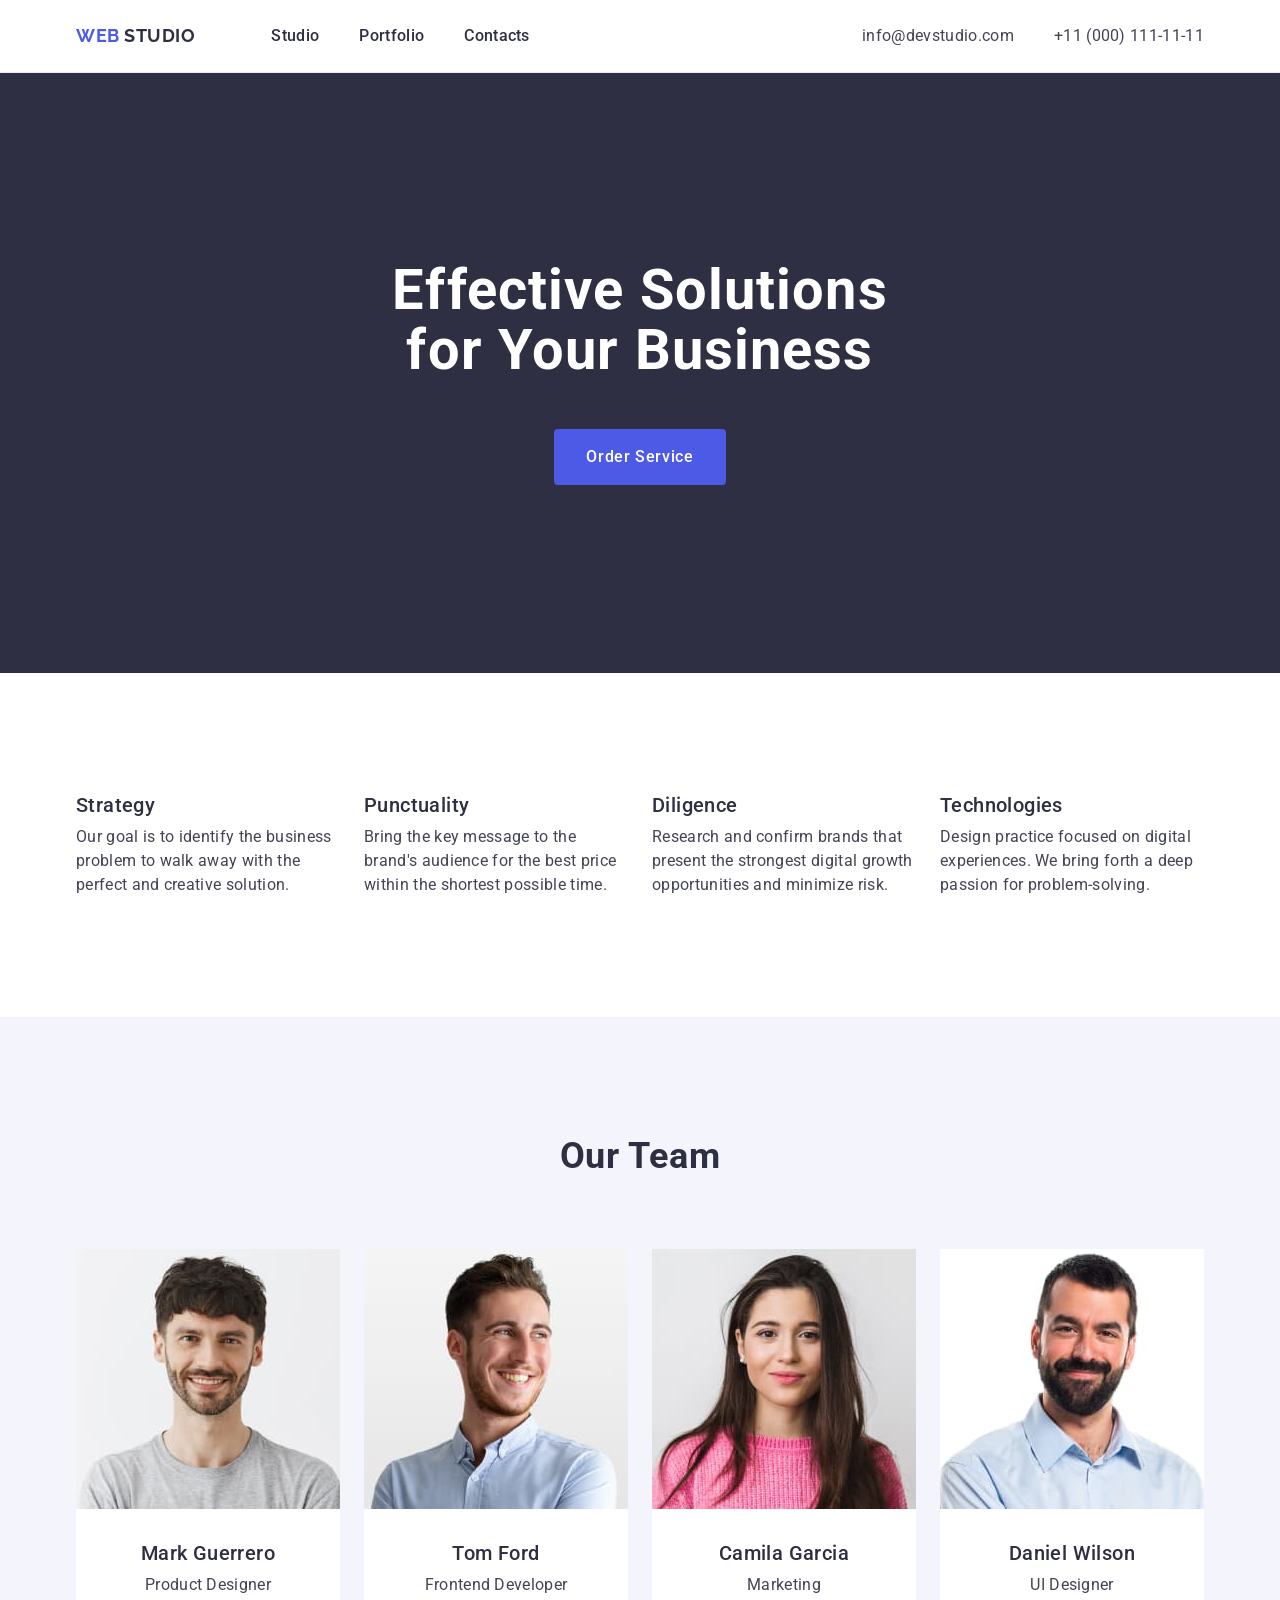
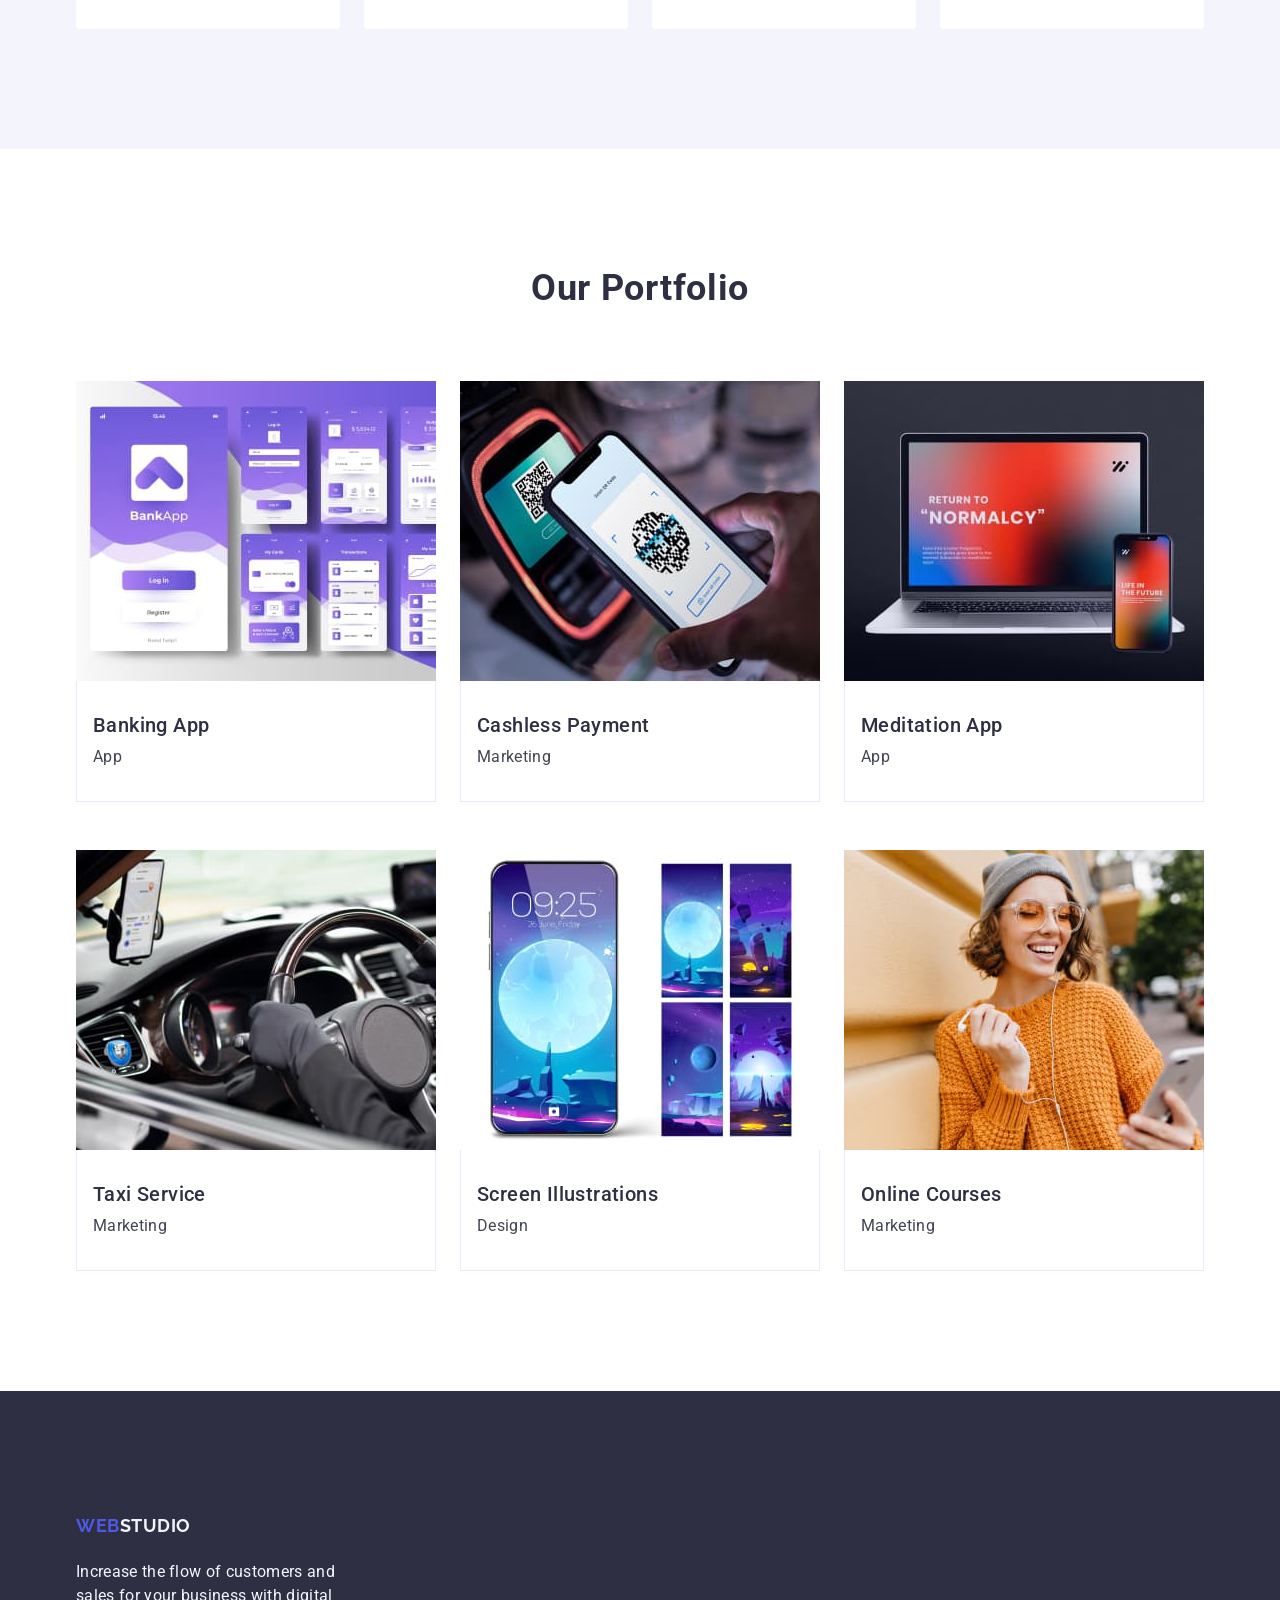
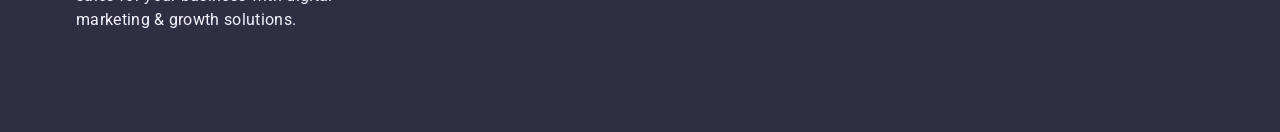
==== commit 721385cf: "correction" ====
--- a/index.html
+++ b/index.html
@@ -166,7 +166,7 @@
             <!-- #region ========FOOTER============-->
         <footer class="footer">
                     <div class="container">
-                    <a class="logo" href="./index.html">web<span class="footer-logo">Studio</span></a>
+                    <a class="logo footer-logo-link" href="./index.html">web<span class="footer-logo">Studio</span></a>
                     <p class="text footer-text">Increase the flow of customers and sales for your business with digital marketing &
                         growth solutions.</p>
                     </div>
--- a/css/styles.css
+++ b/css/styles.css
@@ -271,6 +271,7 @@
 
 .team-item {
     background-color: #FFFFFF;
+    border-radius: 0px 0px 4px 4px;
 }
 
 .team-item-title {
@@ -283,7 +284,7 @@
 }
 
 .team-item-wrapper {
-    padding: 32px 16px;
+    padding: 32px 0;
 }
 .portfolio-item-wrapper {
     border: 1px solid #E7E9FC;
@@ -311,7 +312,7 @@
 }
 
 .portfolio-list {display: flex;
-    gap: 24px;
+    gap: 48px 24px;
     flex-wrap: wrap;}
 
 .portfolio-item {
@@ -326,10 +327,13 @@
     padding-bottom: 100px;
 }
 
+footer-logo-link {
+display: inline-block;
+margin-bottom: 16px;
+}
+
 .footer-logo {
         color: #f4f4fd;
-        display: inline-block;
-        margin-bottom: 16px;
 }
 
 .footer-text {
